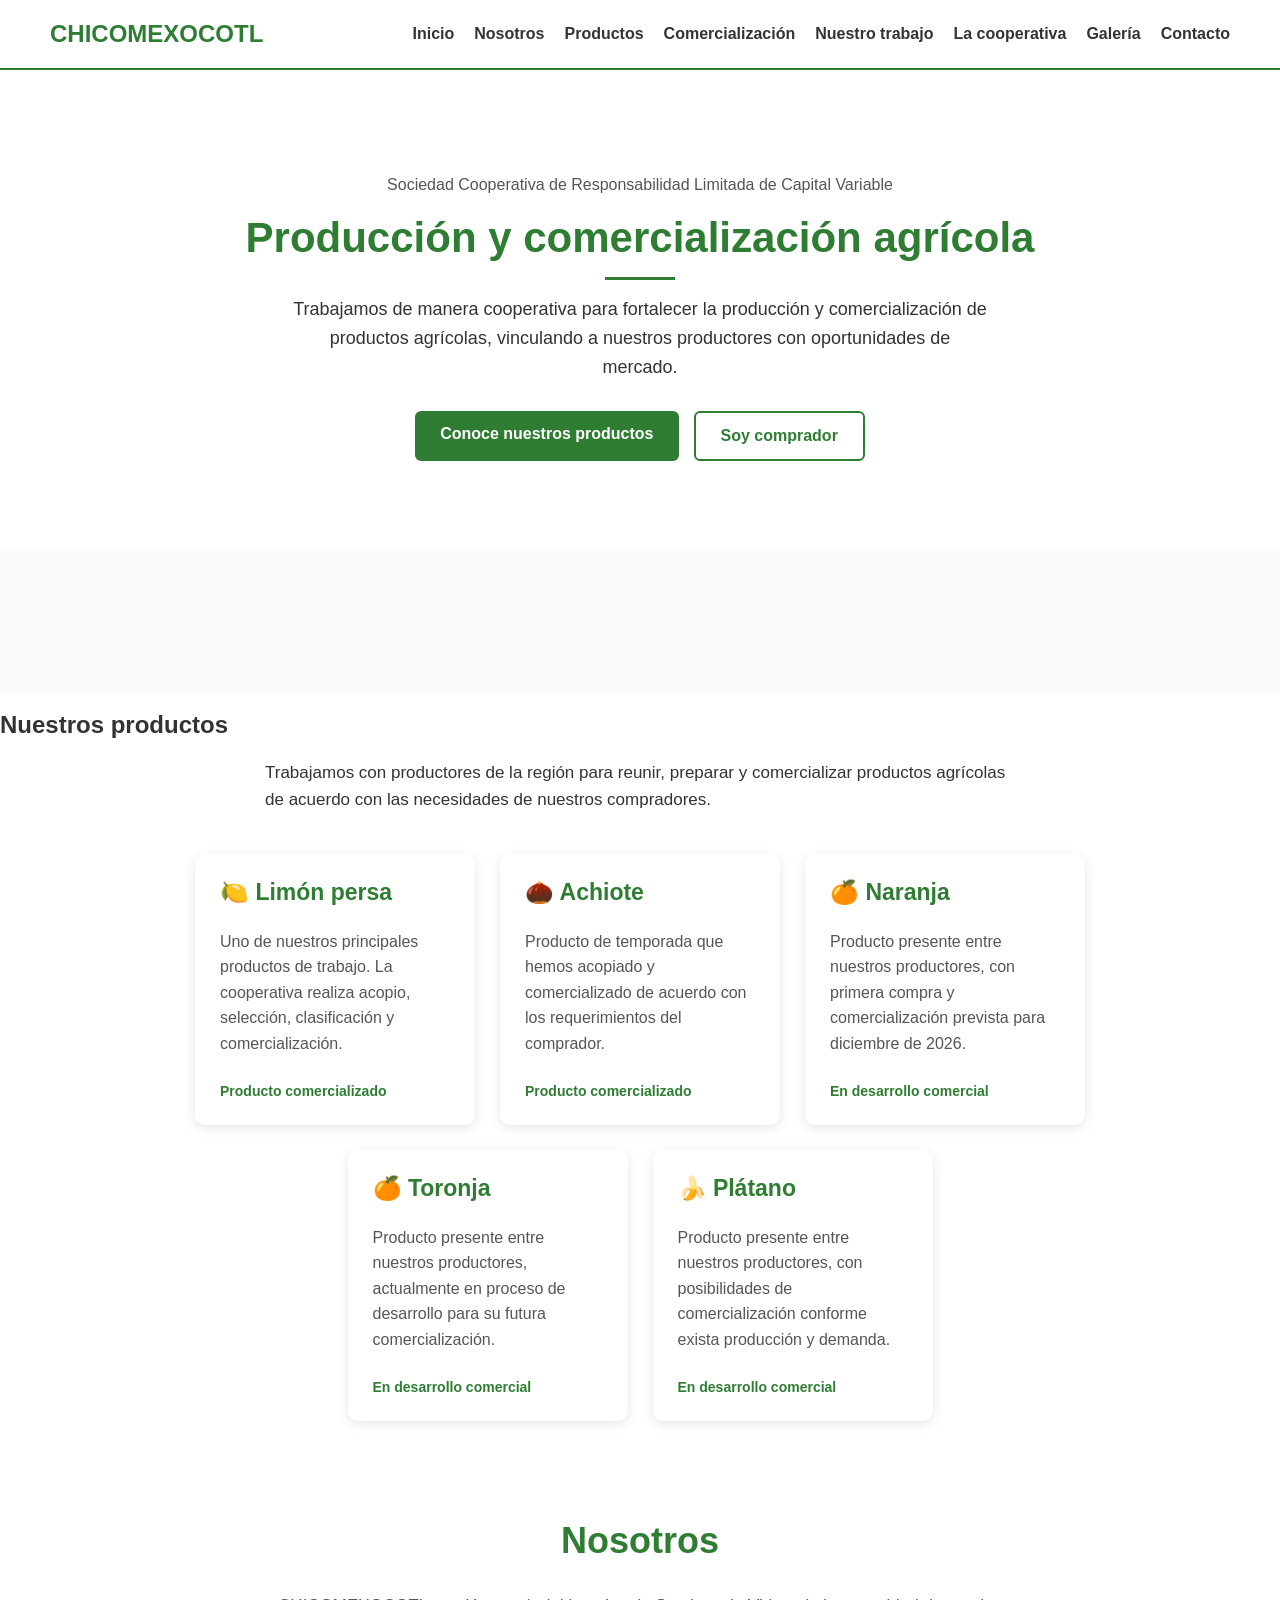
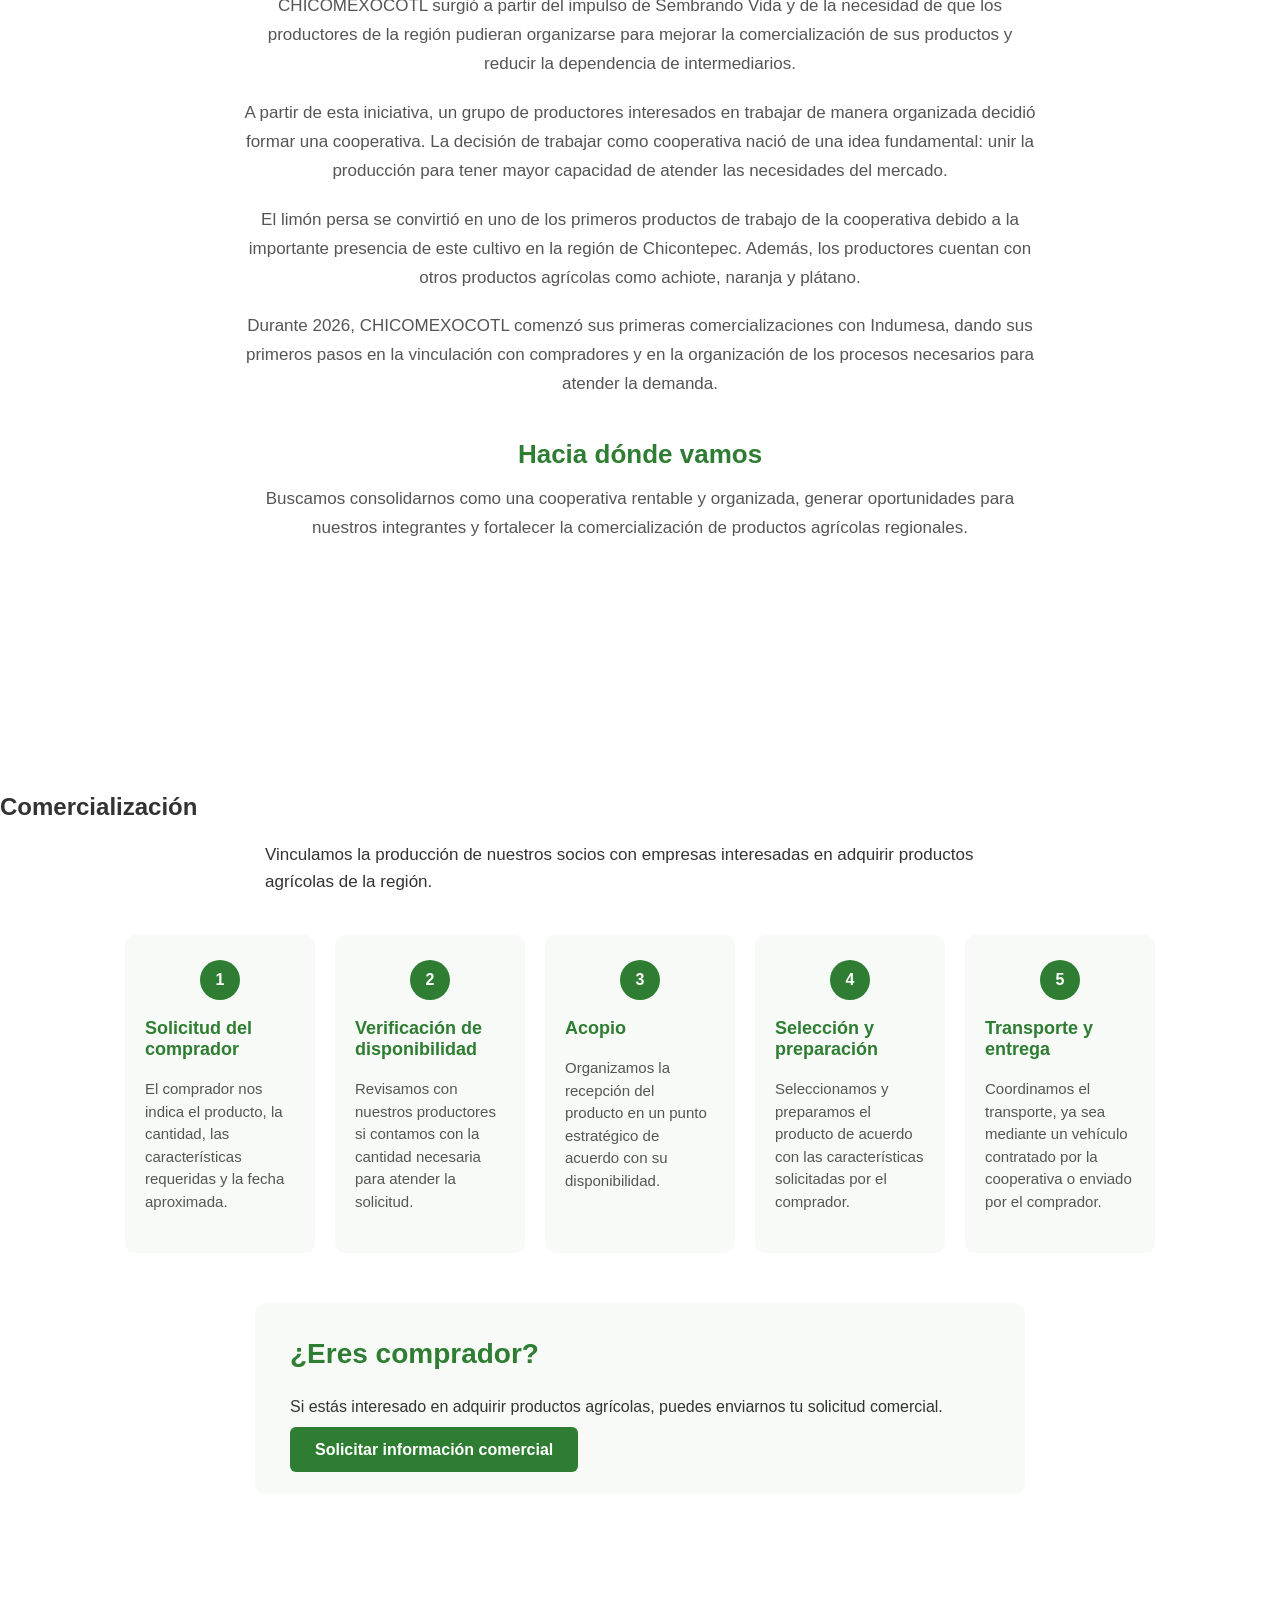
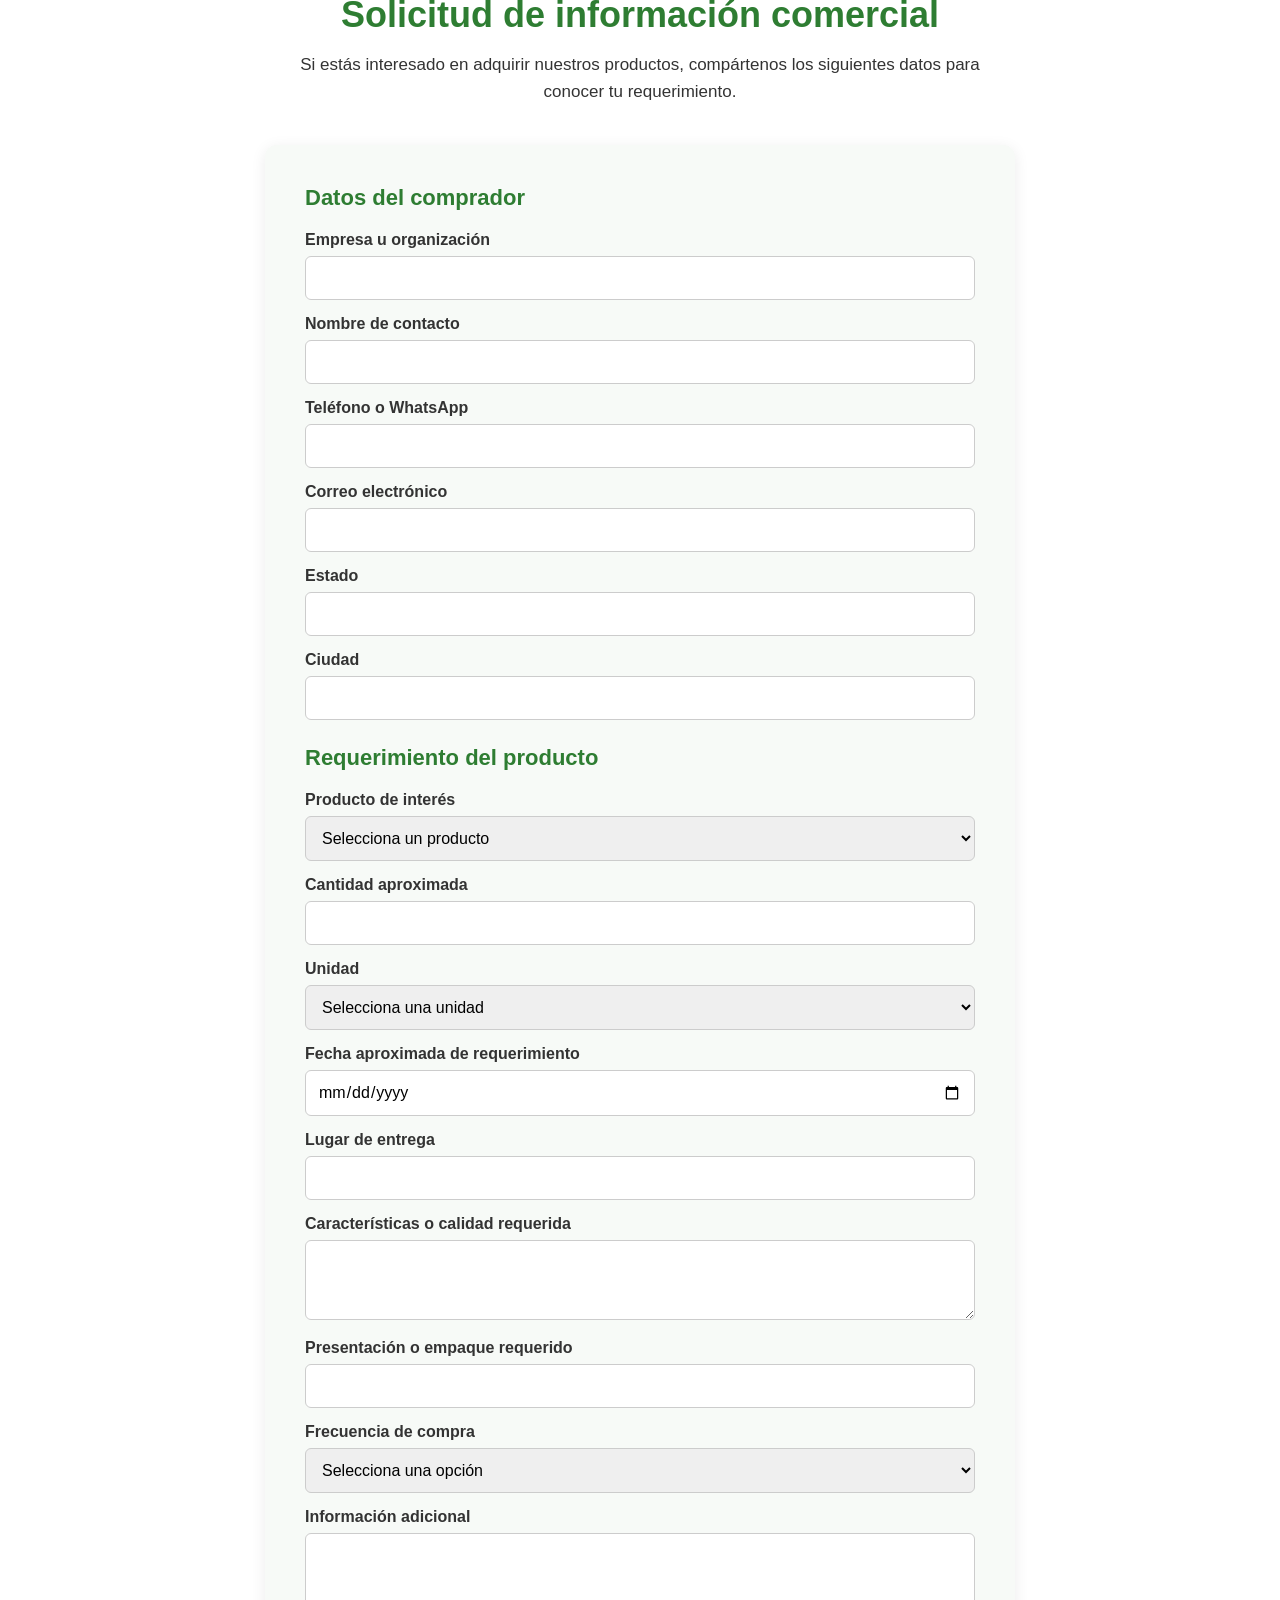
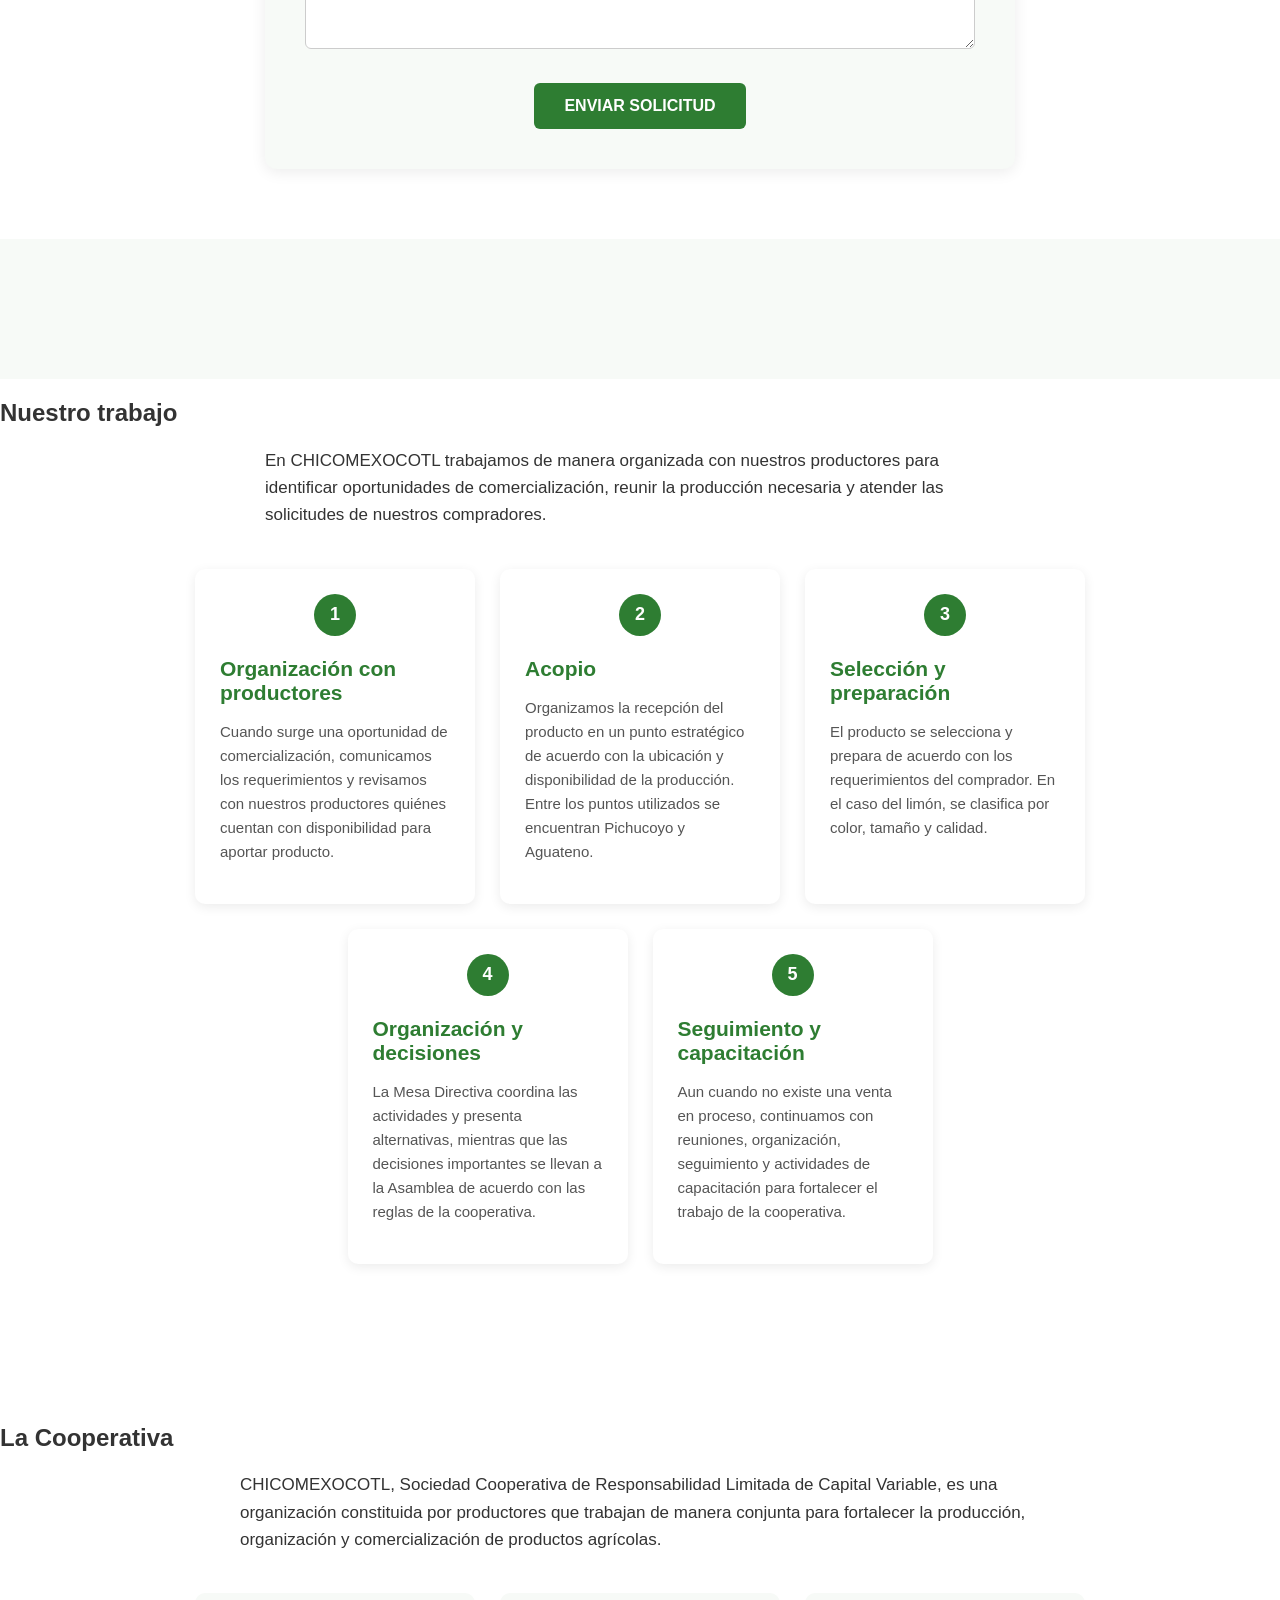
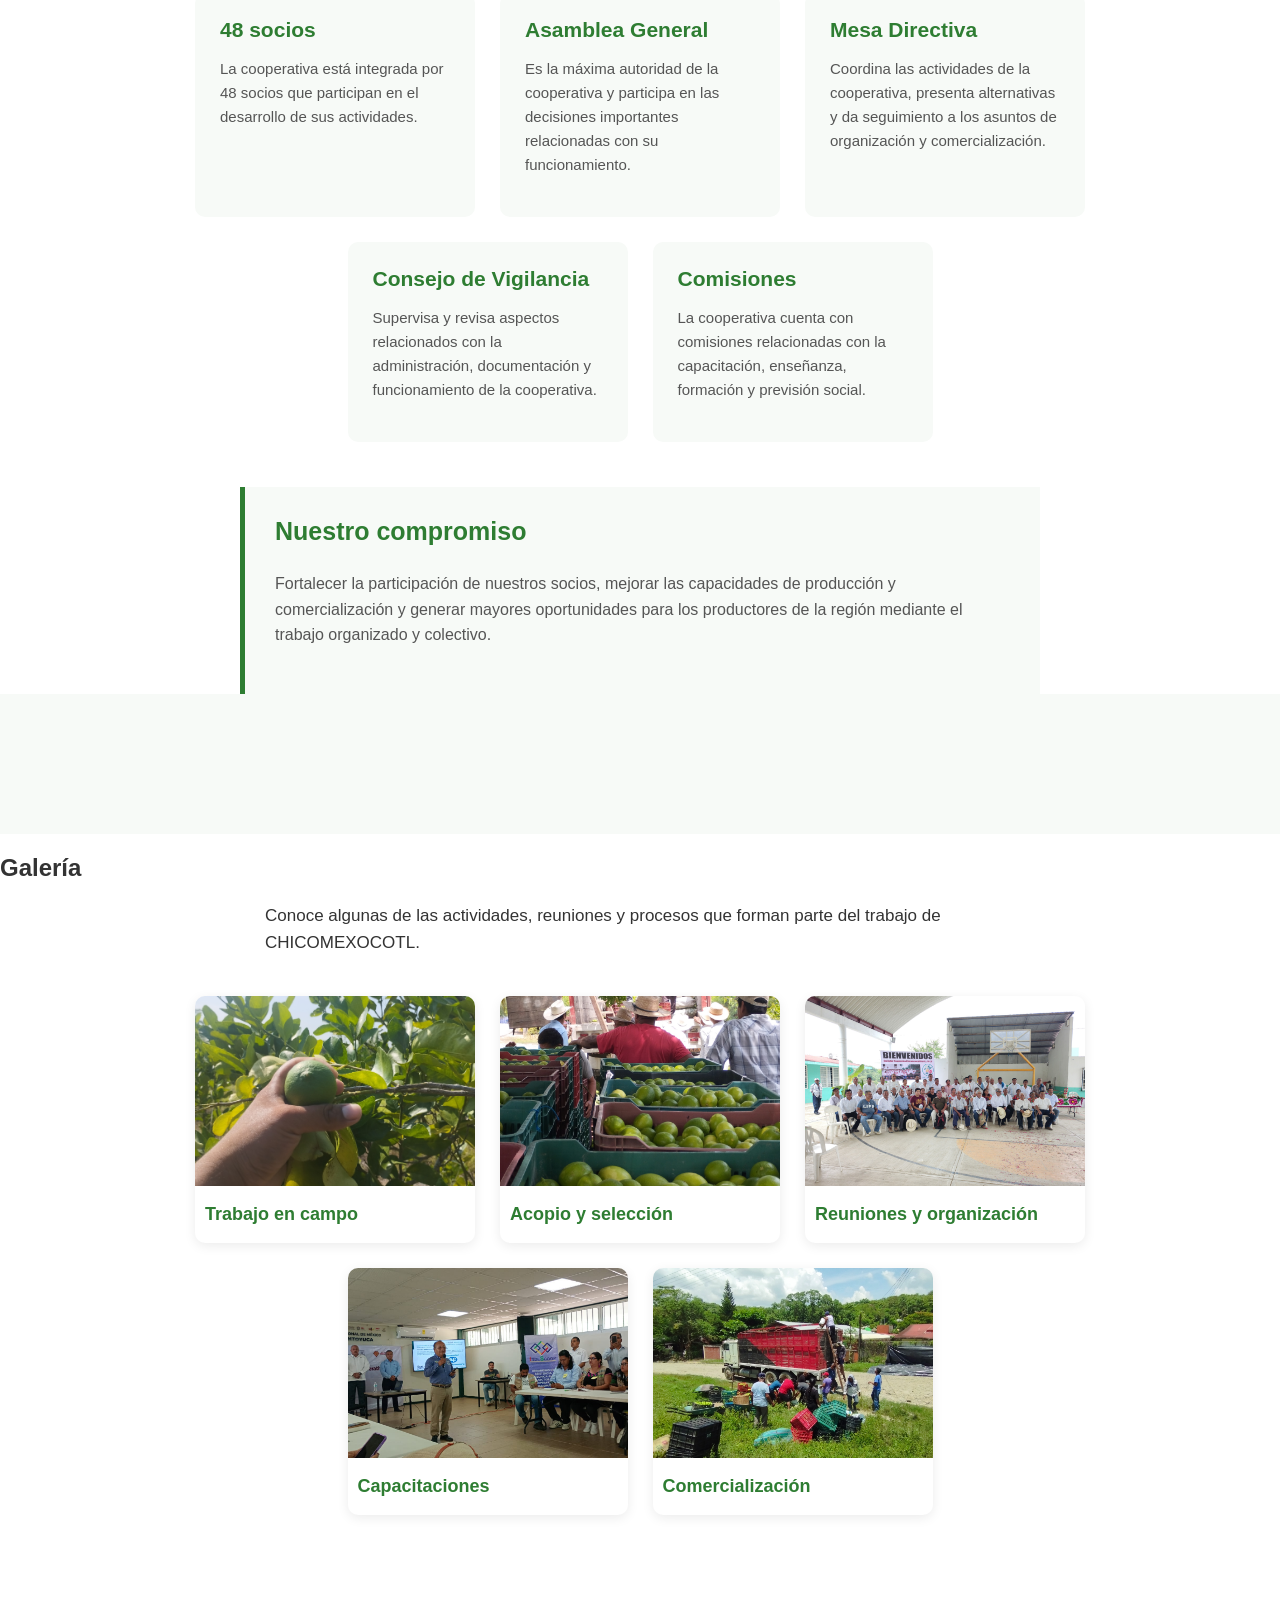
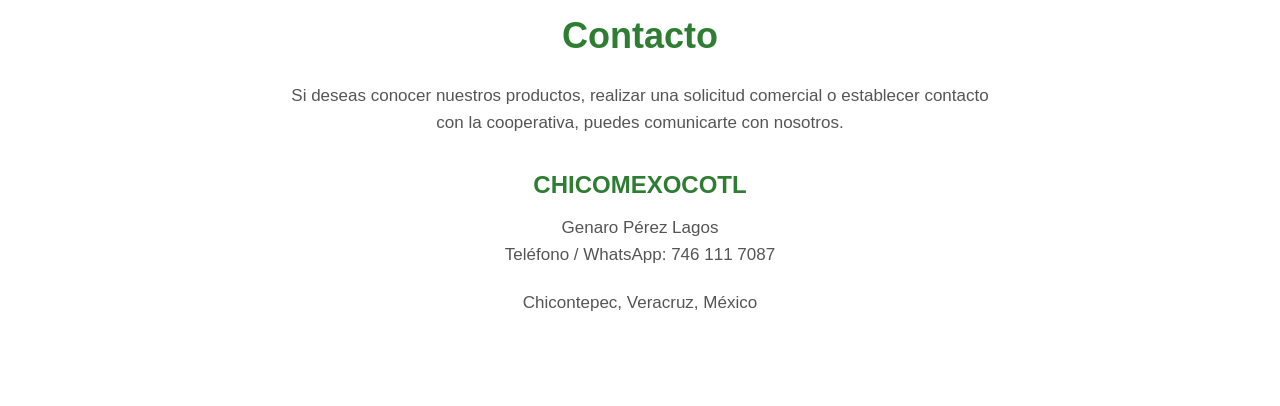
==== index.html @ 7a7df81d "Add files via upload" ====
<!DOCTYPE html>
<html lang="es">

<head>
    <meta charset="UTF-8">
    <meta name="viewport" content="width=device-width, initial-scale=1.0">
    <title>CHICOMEXOCOTL</title>
    <link rel="stylesheet" href="style.css">
</head>

<body>

    <header>
        <div class="logo">
            CHICOMEXOCOTL
        </div>

        <nav>
            <a href="#inicio">Inicio</a>
            <a href="#nosotros">Nosotros</a>
            <a href="#productos">Productos</a>
            <a href="#comercializacion">Comercialización</a>
            <a href="#nuestro-trabajo">Nuestro trabajo</a>
            <a href="#la-cooperativa">La cooperativa</a>
            <a href="#galeria">Galería</a>
            <a href="#contacto">Contacto</a>
        </nav>
    </header>

    <main>

        <section class="hero" id="inicio">
            <p class="subtitulo">
                Sociedad Cooperativa de Responsabilidad Limitada de Capital Variable
            </p>

            <h1>Producción y comercialización agrícola</h1>

            <p class="descripcion">
                Trabajamos de manera cooperativa para fortalecer la producción
                y comercialización de productos agrícolas, vinculando a nuestros
                productores con oportunidades de mercado.
            </p>

            <div class="botones">
                <a href="#productos" class="boton">Conoce nuestros productos</a>
                <a href="#solicitud-comercial" class="boton boton-secundario">Soy comprador</a>
            </div>
        </section>
        <section class="productos" id="productos"></section>

            <h2>Nuestros productos</h2>

            <p class="productos-intro">
                Trabajamos con productores de la región para reunir,
                preparar y comercializar productos agrícolas de acuerdo
                con las necesidades de nuestros compradores.
            </p>

            <div class="productos-contenedor">

                <div class="producto">
                    <h3>🍋 Limón persa</h3>
                    <p>
                        Uno de nuestros principales productos de trabajo.
                        La cooperativa realiza acopio, selección,
                        clasificación y comercialización.
                    </p>
                    <span>Producto comercializado</span>
                </div>

                <div class="producto">
                    <h3>🌰 Achiote</h3>
                    <p>
                        Producto de temporada que hemos acopiado y
                        comercializado de acuerdo con los requerimientos
                        del comprador.
                    </p>
                    <span>Producto comercializado</span>
                </div>

                <div class="producto">
                    <h3>🍊 Naranja</h3>
                    <p>
                        Producto presente entre nuestros productores,
                        con primera compra y comercialización prevista
                        para diciembre de 2026.
                    </p>
                    <span>En desarrollo comercial</span>
                </div>

                <div class="producto">
                    <h3>🍊 Toronja</h3>
                    <p>
                        Producto presente entre nuestros productores,
                        actualmente en proceso de desarrollo para su
                        futura comercialización.
                    </p>
                    <span>En desarrollo comercial</span>
                </div>

                <div class="producto">
                    <h3>🍌 Plátano</h3>
                    <p>
                        Producto presente entre nuestros productores,
                        con posibilidades de comercialización conforme
                        exista producción y demanda.
                    </p>
                    <span>En desarrollo comercial</span>
                </div>

            </div>

        </section>
        <section class="nosotros" id="nosotros">
<h2>Nosotros</h2>

<p>
    CHICOMEXOCOTL surgió a partir del impulso de Sembrando Vida y de la necesidad de que los productores de la región pudieran organizarse para mejorar la comercialización de sus productos y reducir la dependencia de intermediarios.
</p>

<p>
    A partir de esta iniciativa, un grupo de productores interesados en trabajar de manera organizada decidió formar una cooperativa. La decisión de trabajar como cooperativa nació de una idea fundamental: unir la producción para tener mayor capacidad de atender las necesidades del mercado.
</p>

<p>
    El limón persa se convirtió en uno de los primeros productos de trabajo de la cooperativa debido a la importante presencia de este cultivo en la región de Chicontepec. Además, los productores cuentan con otros productos agrícolas como achiote, naranja y plátano.
</p>

<p>
    Durante 2026, CHICOMEXOCOTL comenzó sus primeras comercializaciones con Indumesa, dando sus primeros pasos en la vinculación con compradores y en la organización de los procesos necesarios para atender la demanda.
</p>

<h3>Hacia dónde vamos</h3>

<p>
    Buscamos consolidarnos como una cooperativa rentable y organizada, generar oportunidades para nuestros integrantes y fortalecer la comercialización de productos agrícolas regionales.
</p>
</section>
        <section class="comercializacion" id="comercializacion"></section>

            <h2>Comercialización</h2>

            <p class="comercializacion-intro">
                Vinculamos la producción de nuestros socios con empresas
                interesadas en adquirir productos agrícolas de la región.
            </p>

            <div class="proceso-comercial">

                <div class="paso">
                    <div class="numero">1</div>
                    <h3>Solicitud del comprador</h3>
                    <p>
                        El comprador nos indica el producto, la cantidad,
                        las características requeridas y la fecha aproximada.
                    </p>
                </div>

                <div class="paso">
                    <div class="numero">2</div>
                    <h3>Verificación de disponibilidad</h3>
                    <p>
                        Revisamos con nuestros productores si contamos
                        con la cantidad necesaria para atender la solicitud.
                    </p>
                </div>

                <div class="paso">
                    <div class="numero">3</div>
                    <h3>Acopio</h3>
                    <p>
                        Organizamos la recepción del producto en un punto
                        estratégico de acuerdo con su disponibilidad.
                    </p>
                </div>

                <div class="paso">
                    <div class="numero">4</div>
                    <h3>Selección y preparación</h3>
                    <p>
                        Seleccionamos y preparamos el producto de acuerdo
                        con las características solicitadas por el comprador.
                    </p>
                </div>

                <div class="paso">
                    <div class="numero">5</div>
                    <h3>Transporte y entrega</h3>
                    <p>
                        Coordinamos el transporte, ya sea mediante un vehículo
                        contratado por la cooperativa o enviado por el comprador.
                    </p>
                </div>

            </div>

            <div class="comprador">
                <h3>¿Eres comprador?</h3>
                <p>
                    Si estás interesado en adquirir productos agrícolas,
                    puedes enviarnos tu solicitud comercial.
                </p>

                <a href="#" class="boton">Solicitar información comercial</a>
            </div>

        </section>
        <section class="formulario-comercial">
    <h2 id="solicitud-comercial">Solicitud de información comercial</h2>

        

            <p>
                Si estás interesado en adquirir nuestros productos,
                compártenos los siguientes datos para conocer tu requerimiento.
            </p>

            <form>

                <h3>Datos del comprador</h3>

                <label for="empresa">Empresa u organización</label>
                <input type="text" id="empresa" name="empresa">

                <label for="contacto">Nombre de contacto</label>
                <input type="text" id="solicitud-comercial" name="contacto">

                <label for="telefono">Teléfono o WhatsApp</label>
                <input type="tel" id="telefono" name="telefono">

                <label for="correo">Correo electrónico</label>
                <input type="email" id="correo" name="correo">

                <label for="estado">Estado</label>
                <input type="text" id="estado" name="estado">

                <label for="ciudad">Ciudad</label>
                <input type="text" id="ciudad" name="ciudad">


                <h3>Requerimiento del producto</h3>

                <label for="producto">Producto de interés</label>

                <select id="producto" name="producto">
                    <option value="">Selecciona un producto</option>
                    <option value="limon">Limón persa</option>
                    <option value="achiote">Achiote</option>
                    <option value="naranja">Naranja</option>
                    <option value="toronja">Toronja</option>
                    <option value="platano">Plátano</option>
                    <option value="otro">Otro</option>
                </select>

                <label for="cantidad">Cantidad aproximada</label>
                <input type="number" id="cantidad" name="cantidad">

                <label for="unidad">Unidad</label>

                <select id="unidad" name="unidad">
                    <option value="">Selecciona una unidad</option>
                    <option value="kg">Kilogramos</option>
                    <option value="toneladas">Toneladas</option>
                    <option value="otra">Otra</option>
                </select>

                <label for="fecha">Fecha aproximada de requerimiento</label>
                <input type="date" id="fecha" name="fecha">

                <label for="entrega">Lugar de entrega</label>
                <input type="text" id="entrega" name="entrega">
                <label for="calidad">Características o calidad requerida</label>
<textarea id="calidad" name="calidad" rows="3"></textarea>

<label for="presentacion">Presentación o empaque requerido</label>
<input type="text" id="presentacion" name="presentacion">

<label for="frecuencia">Frecuencia de compra</label>
<select id="frecuencia" name="frecuencia">
    <option value="">Selecciona una opción</option>
    <option value="una-vez">Una sola vez</option>
    <option value="semanal">Semanal</option>
    <option value="quincenal">Quincenal</option>
    <option value="mensual">Mensual</option>
    <option value="otra">Otra</option>
</select>

                <label for="mensaje">Información adicional</label>
                <textarea id="mensaje" name="mensaje" rows="5"></textarea>

                <button type="submit">
                    ENVIAR SOLICITUD
                </button>

            </form>

        </section>
        <section class="nuestro-trabajo" id="nuestro-trabajo"></section>

    <h2>Nuestro trabajo</h2>

    <p class="trabajo-intro">
        En CHICOMEXOCOTL trabajamos de manera organizada con nuestros
        productores para identificar oportunidades de comercialización,
        reunir la producción necesaria y atender las solicitudes de nuestros compradores.
    </p>

    <div class="trabajo-contenedor">

        <div class="trabajo-paso">
            <div class="trabajo-numero">1</div>
            <h3>Organización con productores</h3>
            <p>
                Cuando surge una oportunidad de comercialización, comunicamos
                los requerimientos y revisamos con nuestros productores quiénes
                cuentan con disponibilidad para aportar producto.
            </p>
        </div>

        <div class="trabajo-paso">
            <div class="trabajo-numero">2</div>
            <h3>Acopio</h3>
            <p>
                Organizamos la recepción del producto en un punto estratégico
                de acuerdo con la ubicación y disponibilidad de la producción.
                Entre los puntos utilizados se encuentran Pichucoyo y Aguateno.
            </p>
        </div>

        <div class="trabajo-paso">
            <div class="trabajo-numero">3</div>
            <h3>Selección y preparación</h3>
            <p>
                El producto se selecciona y prepara de acuerdo con los
                requerimientos del comprador. En el caso del limón, se
                clasifica por color, tamaño y calidad.
            </p>
        </div>

        <div class="trabajo-paso">
            <div class="trabajo-numero">4</div>
            <h3>Organización y decisiones</h3>
            <p>
                La Mesa Directiva coordina las actividades y presenta
                alternativas, mientras que las decisiones importantes
                se llevan a la Asamblea de acuerdo con las reglas de la cooperativa.
            </p>
        </div>

        <div class="trabajo-paso">
            <div class="trabajo-numero">5</div>
            <h3>Seguimiento y capacitación</h3>
            <p>
                Aun cuando no existe una venta en proceso, continuamos con
                reuniones, organización, seguimiento y actividades de
                capacitación para fortalecer el trabajo de la cooperativa.
            </p>
        </div>

    </div>

</section>
<section class="la-cooperativa" id="la-cooperativa"></section>

    <h2>La Cooperativa</h2>

    <p class="cooperativa-intro">
        CHICOMEXOCOTL, Sociedad Cooperativa de Responsabilidad Limitada
        de Capital Variable, es una organización constituida por productores
        que trabajan de manera conjunta para fortalecer la producción,
        organización y comercialización de productos agrícolas.
    </p>

    <div class="cooperativa-datos">

        <div class="dato-cooperativa">
            <h3>48 socios</h3>
            <p>
                La cooperativa está integrada por 48 socios que participan
                en el desarrollo de sus actividades.
            </p>
        </div>

        <div class="dato-cooperativa">
            <h3>Asamblea General</h3>
            <p>
                Es la máxima autoridad de la cooperativa y participa en las
                decisiones importantes relacionadas con su funcionamiento.
            </p>
        </div>

        <div class="dato-cooperativa">
            <h3>Mesa Directiva</h3>
            <p>
                Coordina las actividades de la cooperativa, presenta
                alternativas y da seguimiento a los asuntos de organización
                y comercialización.
            </p>
        </div>

        <div class="dato-cooperativa">
            <h3>Consejo de Vigilancia</h3>
            <p>
                Supervisa y revisa aspectos relacionados con la administración,
                documentación y funcionamiento de la cooperativa.
            </p>
        </div>

        <div class="dato-cooperativa">
            <h3>Comisiones</h3>
            <p>
                La cooperativa cuenta con comisiones relacionadas con la
                capacitación, enseñanza, formación y previsión social.
            </p>
        </div>

    </div>

    <div class="compromiso-cooperativa">

        <h3>Nuestro compromiso</h3>

        <p>
            Fortalecer la participación de nuestros socios, mejorar las
            capacidades de producción y comercialización y generar mayores
            oportunidades para los productores de la región mediante
            el trabajo organizado y colectivo.
        </p>

    </div>

</section>
<section class="galeria" id="galeria"></section>

    <h2>Galería</h2>

    <p class="galeria-intro">
        Conoce algunas de las actividades, reuniones y procesos
        que forman parte del trabajo de CHICOMEXOCOTL.
    </p>

    <div class="galeria-contenedor">

        <div class="foto">
            <img src="img/campo.jpg" alt="Trabajo en campo">
            <h3>Trabajo en campo</h3>
        </div>

        <div class="foto">
            <img src="img/acopio.jpg" alt="Acopio y selección">
            <h3>Acopio y selección</h3>
        </div>

        <div class="foto">
            <img src="img/reuniones.jpg" alt="Reuniones y organización">
            <h3>Reuniones y organización</h3>
        </div>

        <div class="foto">
            <img src="img/capacitaciones.jpg" alt="Capacitaciones">
            <h3>Capacitaciones</h3>
        </div>

        <div class="foto">
            <img src="img/comercializacion.jpg" alt="Comercialización">
            <h3>Comercialización</h3>
        </div>

    </div>

</section>
<section class="contacto" id="contacto">
<h2>Contacto</h2>

<p>
    Si deseas conocer nuestros productos, realizar una solicitud comercial o establecer contacto con la cooperativa, puedes comunicarte con nosotros.
</p>

<h3>CHICOMEXOCOTL</h3>

<p>
    Genaro Pérez Lagos<br>
    Teléfono / WhatsApp: 746 111 7087
</p>

<p>
    Chicontepec, Veracruz, México
</p>
</section>
    </main>

</body>

</html>
---- style.css ----
/* ESTILOS GENERALES */

body {
    margin: 0;
    font-family: Arial, sans-serif;
    background-color: white;
    color: #333;
}

/* MENÚ */

header {
    display: flex;
    justify-content: space-between;
    align-items: center;
    padding: 20px 50px;
    background-color: white;
    border-bottom: 2px solid #2e7d32;
    position: sticky;
top: 0;
z-index: 1000;
}

.logo {
    font-size: 24px;
    font-weight: bold;
    color: #2e7d32;
}

nav {
    display: flex;
    gap: 20px;
}

nav a {
    text-decoration: none;
    color: #333;
    font-weight: bold;
}

nav a:hover {
    color: #2e7d32;
}

/* INICIO */

.hero {
    text-align: center;
    padding: 90px 20px;
}

.subtitulo {
    color: #555;
    font-size: 16px;
}

.hero h1 {
    color: #2e7d32;
    font-size: 42px;
    margin: 20px 0 15px;
}

.hero h1::after {
    content: "";
    display: block;
    width: 70px;
    height: 3px;
    background-color: #2e7d32;
    margin: 15px auto 0;
}

.descripcion {
    max-width: 700px;
    margin: 0 auto 30px;
    font-size: 18px;
    line-height: 1.6;
}

/* BOTONES */

.botones {
    display: flex;
    justify-content: center;
    gap: 15px;
}

.boton {
    background-color: #2e7d32;
    color: white;
    padding: 14px 25px;
    text-decoration: none;
    border-radius: 6px;
    font-weight: bold;
}

.boton:hover {
    background-color: #1b5e20;
}

.boton-secundario {
    background-color: white;
    color: #2e7d32;
    border: 2px solid #2e7d32;
}
/* PRODUCTOS */

.productos {
    padding: 70px 50px;
    background-color: #f7faf7;
    text-align: center;
}

.productos h2 {
    color: #2e7d32;
    font-size: 36px;
    margin-bottom: 15px;
}

.productos-intro {
    max-width: 750px;
    margin: 0 auto 40px;
    line-height: 1.6;
    font-size: 17px;
}

.productos-contenedor {
    display: flex;
    justify-content: center;
    flex-wrap: wrap;
    gap: 25px;
    max-width: 1100px;
    margin: 0 auto;
}

.producto {
    background-color: white;
    width: 280px;
    padding: 25px;
    border-radius: 10px;
    box-shadow: 0 3px 12px rgba(0, 0, 0, 0.10);
    box-sizing: border-box;
}

.producto h3 {
    color: #2e7d32;
    font-size: 23px;
    margin-top: 0;
}

.producto p {
    font-size: 16px;
    line-height: 1.6;
    color: #555;
}

.producto span {
    display: inline-block;
    margin-top: 10px;
    color: #2e7d32;
    font-weight: bold;
    font-size: 14px;
}
/* COMERCIALIZACIÓN */

.comercializacion {
    padding: 70px 50px;
    background-color: white;
    text-align: center;
}

.comercializacion h2 {
    color: #2e7d32;
    font-size: 36px;
    margin-bottom: 15px;
}

.comercializacion-intro {
    max-width: 750px;
    margin: 0 auto 40px;
    font-size: 17px;
    line-height: 1.6;
}

.proceso-comercial {
    display: flex;
    justify-content: center;
    flex-wrap: wrap;
    gap: 20px;
    max-width: 1100px;
    margin: 0 auto;
}

.paso {
    width: 190px;
    padding: 25px 20px;
    background-color: #f7faf7;
    border-radius: 10px;
    box-sizing: border-box;
}

.numero {
    width: 40px;
    height: 40px;
    margin: 0 auto 15px;
    background-color: #2e7d32;
    color: white;
    border-radius: 50%;
    display: flex;
    align-items: center;
    justify-content: center;
    font-weight: bold;
}

.paso h3 {
    color: #2e7d32;
    font-size: 18px;
}

.paso p {
    font-size: 15px;
    line-height: 1.5;
    color: #555;
}

.comprador {
    max-width: 700px;
    margin: 50px auto 0;
    padding: 35px;
    background-color: #f7faf7;
    border-radius: 10px;
}

.comprador h3 {
    color: #2e7d32;
    font-size: 28px;
    margin-top: 0;
}

.comprador p {
    margin-bottom: 25px;
}
/* FORMULARIO COMERCIAL */

.formulario-comercial {
    padding: 70px 20px;
    background-color: white;
}

.formulario-comercial h2 {
    text-align: center;
    color: #2e7d32;
    font-size: 36px;
    margin-bottom: 15px;
}

.formulario-comercial > p {
    text-align: center;
    max-width: 700px;
    margin: 0 auto 40px;
    font-size: 17px;
    line-height: 1.6;
}

.formulario-comercial form {
    max-width: 750px;
    margin: 0 auto;
    padding: 40px;
    background-color: #f7faf7;
    border-radius: 12px;
    box-shadow: 0 3px 15px rgba(0, 0, 0, 0.08);
    box-sizing: border-box;
}

.formulario-comercial form h3 {
    color: #2e7d32;
    font-size: 22px;
    margin-top: 25px;
    margin-bottom: 20px;
}

.formulario-comercial form h3:first-child {
    margin-top: 0;
}

.formulario-comercial label {
    display: block;
    margin-top: 15px;
    margin-bottom: 7px;
    font-weight: bold;
    color: #333;
}

.formulario-comercial input,
.formulario-comercial select,
.formulario-comercial textarea {
    width: 100%;
    padding: 12px;
    border: 1px solid #ccc;
    border-radius: 6px;
    font-size: 16px;
    box-sizing: border-box;
    font-family: Arial, sans-serif;
}

.formulario-comercial input:focus,
.formulario-comercial select:focus,
.formulario-comercial textarea:focus {
    outline: none;
    border-color: #2e7d32;
}

.formulario-comercial textarea {
    resize: vertical;
}

.formulario-comercial button {
    display: block;
    margin: 30px auto 0;
    padding: 14px 30px;
    background-color: #2e7d32;
    color: white;
    border: none;
    border-radius: 6px;
    font-size: 16px;
    font-weight: bold;
    cursor: pointer;
}

.formulario-comercial button:hover {
    background-color: #1b5e20;
}
/* NUESTRO TRABAJO */

.nuestro-trabajo {
    padding: 70px 20px;
    background-color: #f7faf7;
    text-align: center;
}

.nuestro-trabajo h2 {
    color: #2e7d32;
    font-size: 36px;
    margin-bottom: 15px;
}

.trabajo-intro {
    max-width: 750px;
    margin: 0 auto 40px;
    font-size: 17px;
    line-height: 1.6;
}

.trabajo-contenedor {
    display: flex;
    justify-content: center;
    flex-wrap: wrap;
    gap: 25px;
    max-width: 1100px;
    margin: 0 auto;
}

.trabajo-paso {
    width: 280px;
    padding: 25px;
    background-color: white;
    border-radius: 10px;
    box-shadow: 0 3px 12px rgba(0, 0, 0, 0.08);
    box-sizing: border-box;
}

.trabajo-numero {
    width: 42px;
    height: 42px;
    margin: 0 auto 15px;
    background-color: #2e7d32;
    color: white;
    border-radius: 50%;
    display: flex;
    align-items: center;
    justify-content: center;
    font-weight: bold;
    font-size: 18px;
}

.trabajo-paso h3 {
    color: #2e7d32;
    font-size: 21px;
    margin-bottom: 12px;
}

.trabajo-paso p {
    color: #555;
    font-size: 15px;
    line-height: 1.6;
}
/* LA COOPERATIVA */

.la-cooperativa {
    padding: 70px 20px;
    background-color: white;
    text-align: center;
}

.la-cooperativa h2 {
    color: #2e7d32;
    font-size: 36px;
    margin-bottom: 15px;
}

.cooperativa-intro {
    max-width: 800px;
    margin: 0 auto 40px;
    font-size: 17px;
    line-height: 1.6;
}

.cooperativa-datos {
    display: flex;
    justify-content: center;
    flex-wrap: wrap;
    gap: 25px;
    max-width: 1100px;
    margin: 0 auto;
}

.dato-cooperativa {
    width: 280px;
    padding: 25px;
    background-color: #f7faf7;
    border-radius: 10px;
    box-sizing: border-box;
}

.dato-cooperativa h3 {
    color: #2e7d32;
    font-size: 21px;
    margin-top: 0;
    margin-bottom: 12px;
}

.dato-cooperativa p {
    color: #555;
    font-size: 15px;
    line-height: 1.6;
}

.compromiso-cooperativa {
    max-width: 800px;
    margin: 45px auto 0;
    padding: 30px;
    background-color: #f7faf7;
    border-left: 5px solid #2e7d32;
    box-sizing: border-box;
}

.compromiso-cooperativa h3 {
    color: #2e7d32;
    font-size: 25px;
    margin-top: 0;
}

.compromiso-cooperativa p {
    font-size: 16px;
    line-height: 1.6;
    color: #555;
}
/* GALERÍA */

.galeria {
    padding: 70px 20px;
    background-color: #f7faf7;
    text-align: center;
}

.galeria h2 {
    color: #2e7d32;
    font-size: 36px;
    margin-bottom: 15px;
}

.galeria-intro {
    max-width: 750px;
    margin: 0 auto 40px;
    font-size: 17px;
    line-height: 1.6;
}

.galeria-contenedor {
    display: flex;
    justify-content: center;
    flex-wrap: wrap;
    gap: 25px;
    max-width: 1100px;
    margin: 0 auto;
}

.foto {
    width: 280px;
    background-color: white;
    border-radius: 10px;
    overflow: hidden;
    box-shadow: 0 3px 12px rgba(0, 0, 0, 0.08);
}

.espacio-foto {
    height: 190px;
    background-color: #e8f0e8;
    display: flex;
    align-items: center;
    justify-content: center;
    color: #2e7d32;
    font-size: 18px;
    font-weight: bold;
}

.foto h3 {
    color: #2e7d32;
    font-size: 18px;
    margin: 18px 10px;
}
.foto img {
    width: 100%;
    height: 190px;
    object-fit: cover;
    display: block;
}
.nosotros {
    padding: 70px 20px;
    background-color: white;
    text-align: center;
}

.nosotros h2 {
    color: #2e7d32;
    font-size: 36px;
    margin-bottom: 30px;
}

.nosotros p {
    max-width: 800px;
    margin: 0 auto 20px;
    font-size: 17px;
    line-height: 1.7;
    color: #555;
}

.nosotros h3 {
    color: #2e7d32;
    font-size: 26px;
    margin-top: 40px;
    margin-bottom: 15px;
}
.contacto {
    padding: 70px 20px;
    background-color: white;
    text-align: center;
}

.contacto h2 {
    color: #2e7d32;
    font-size: 36px;
    margin-bottom: 25px;
}

.contacto p {
    max-width: 700px;
    margin: 0 auto 20px;
    font-size: 17px;
    line-height: 1.6;
    color: #555;
}

.contacto h3 {
    color: #2e7d32;
    font-size: 24px;
    margin-top: 35px;
    margin-bottom: 15px;
}
#solicitud-comercial {
    scroll-margin-top: 80px;
}
@media (max-width: 768px) {

    header {
        flex-direction: column;
        padding: 15px 20px;
    }

    nav {
        flex-wrap: wrap;
        justify-content: center;
        gap: 10px 15px;
        margin-top: 15px;
    }

    nav a {
        font-size: 14px;
    }
}
@media (max-width: 768px) {

    .productos,
    .comercializacion,
    .nuestro-trabajo,
    .la-cooperativa,
    .galeria {
        padding-left: 20px;
        padding-right: 20px;
        box-sizing: border-box;
    }

    .producto,
    .paso,
    .trabajo-paso,
    .dato-cooperativa,
    .foto {
        width: 100%;
        max-width: 350px;
    }

}
@media (max-width: 768px) {

    .productos h2,
    .productos-intro,
    .comercializacion h2,
    .comercializacion-intro,
    .nuestro-trabajo h2,
    .trabajo-intro,
    .la-cooperativa h2,
    .cooperativa-intro,
    .galeria h2,
    .galeria-intro {
        margin-left: 10px;
        margin-right: 10px;
    }

}
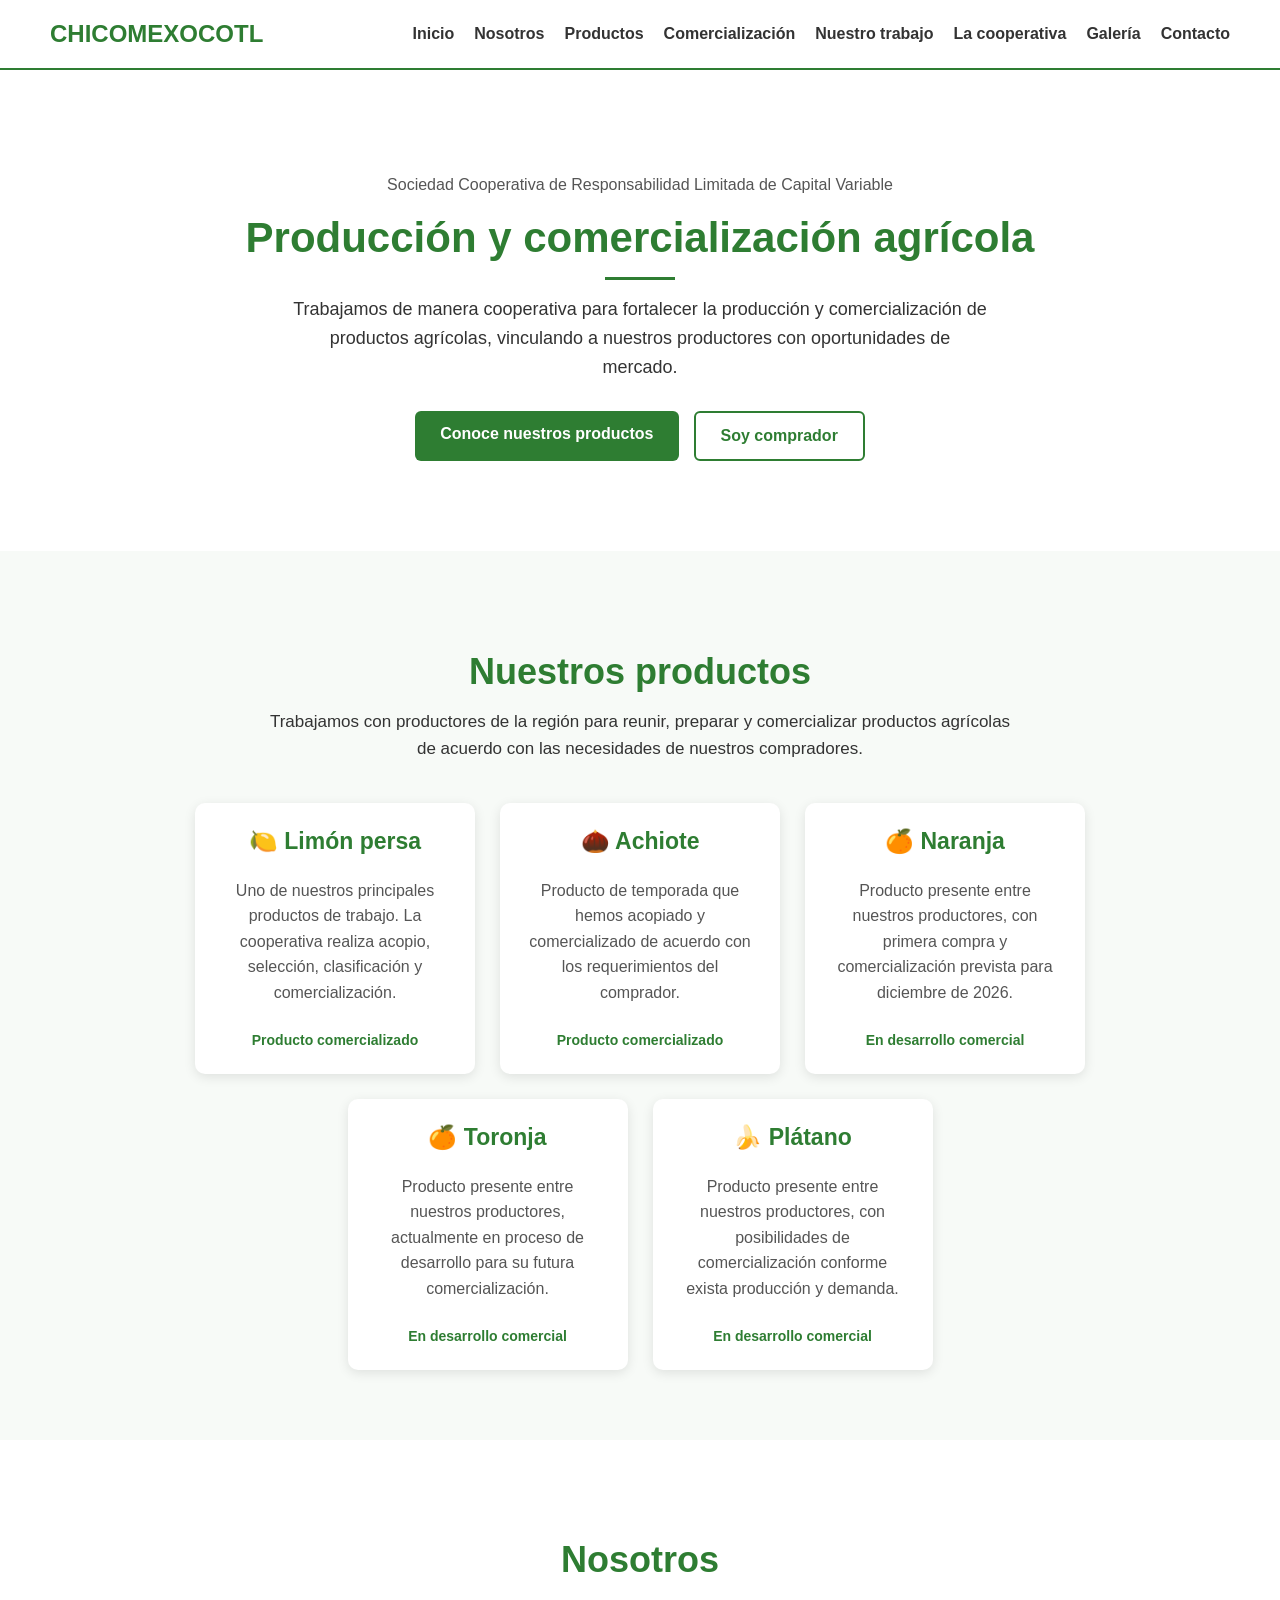
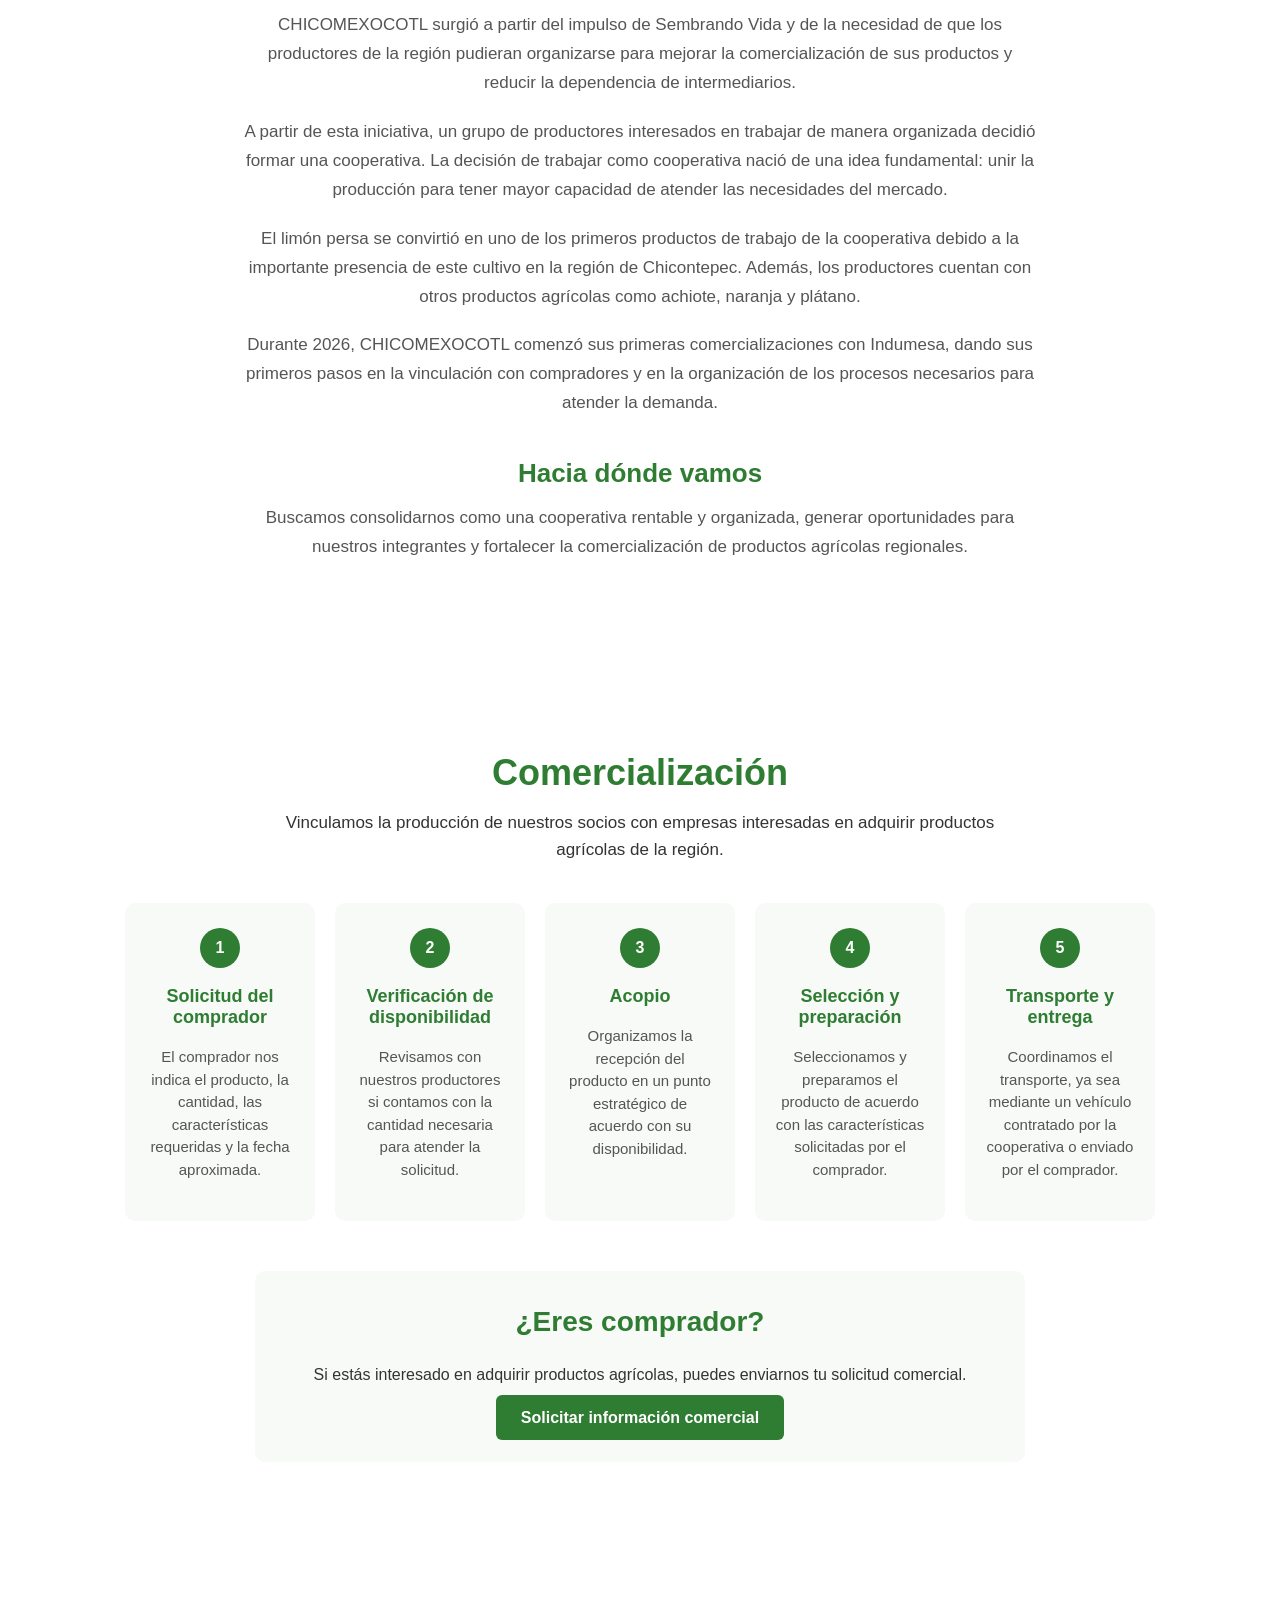
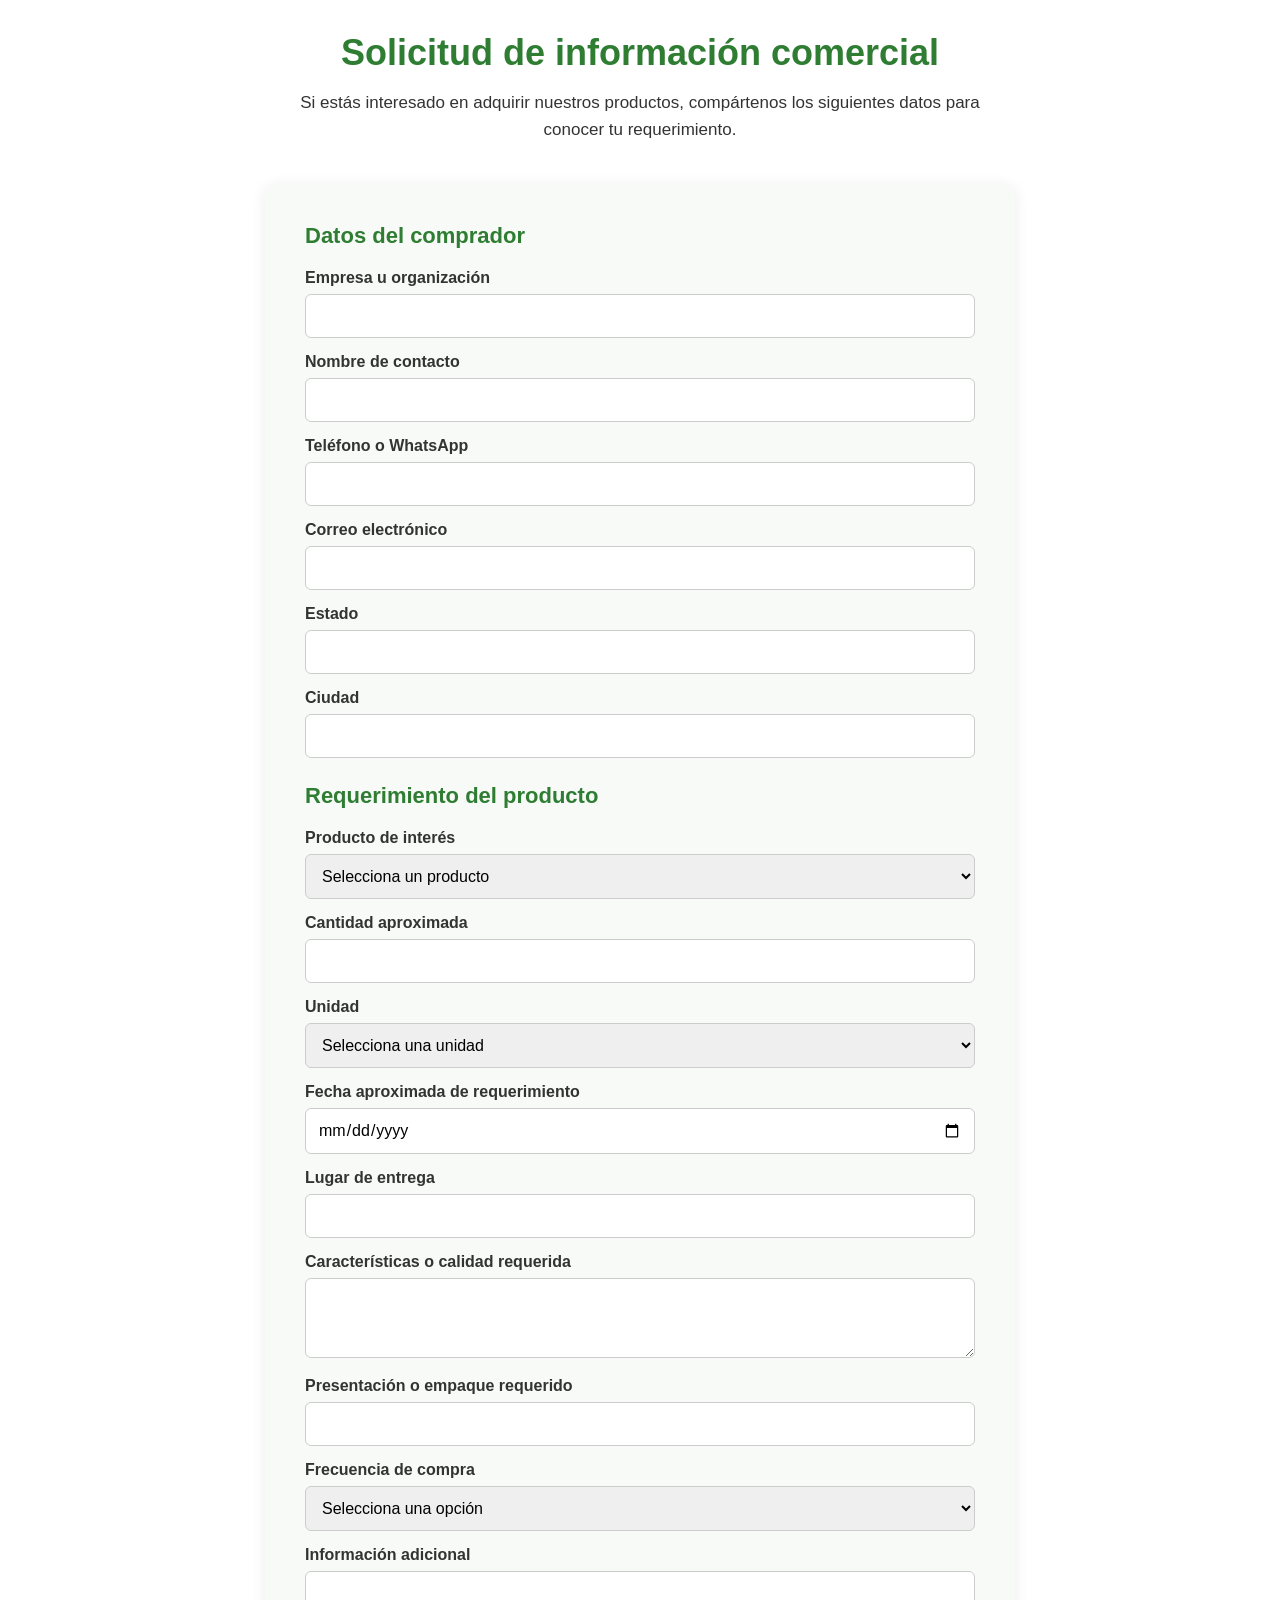
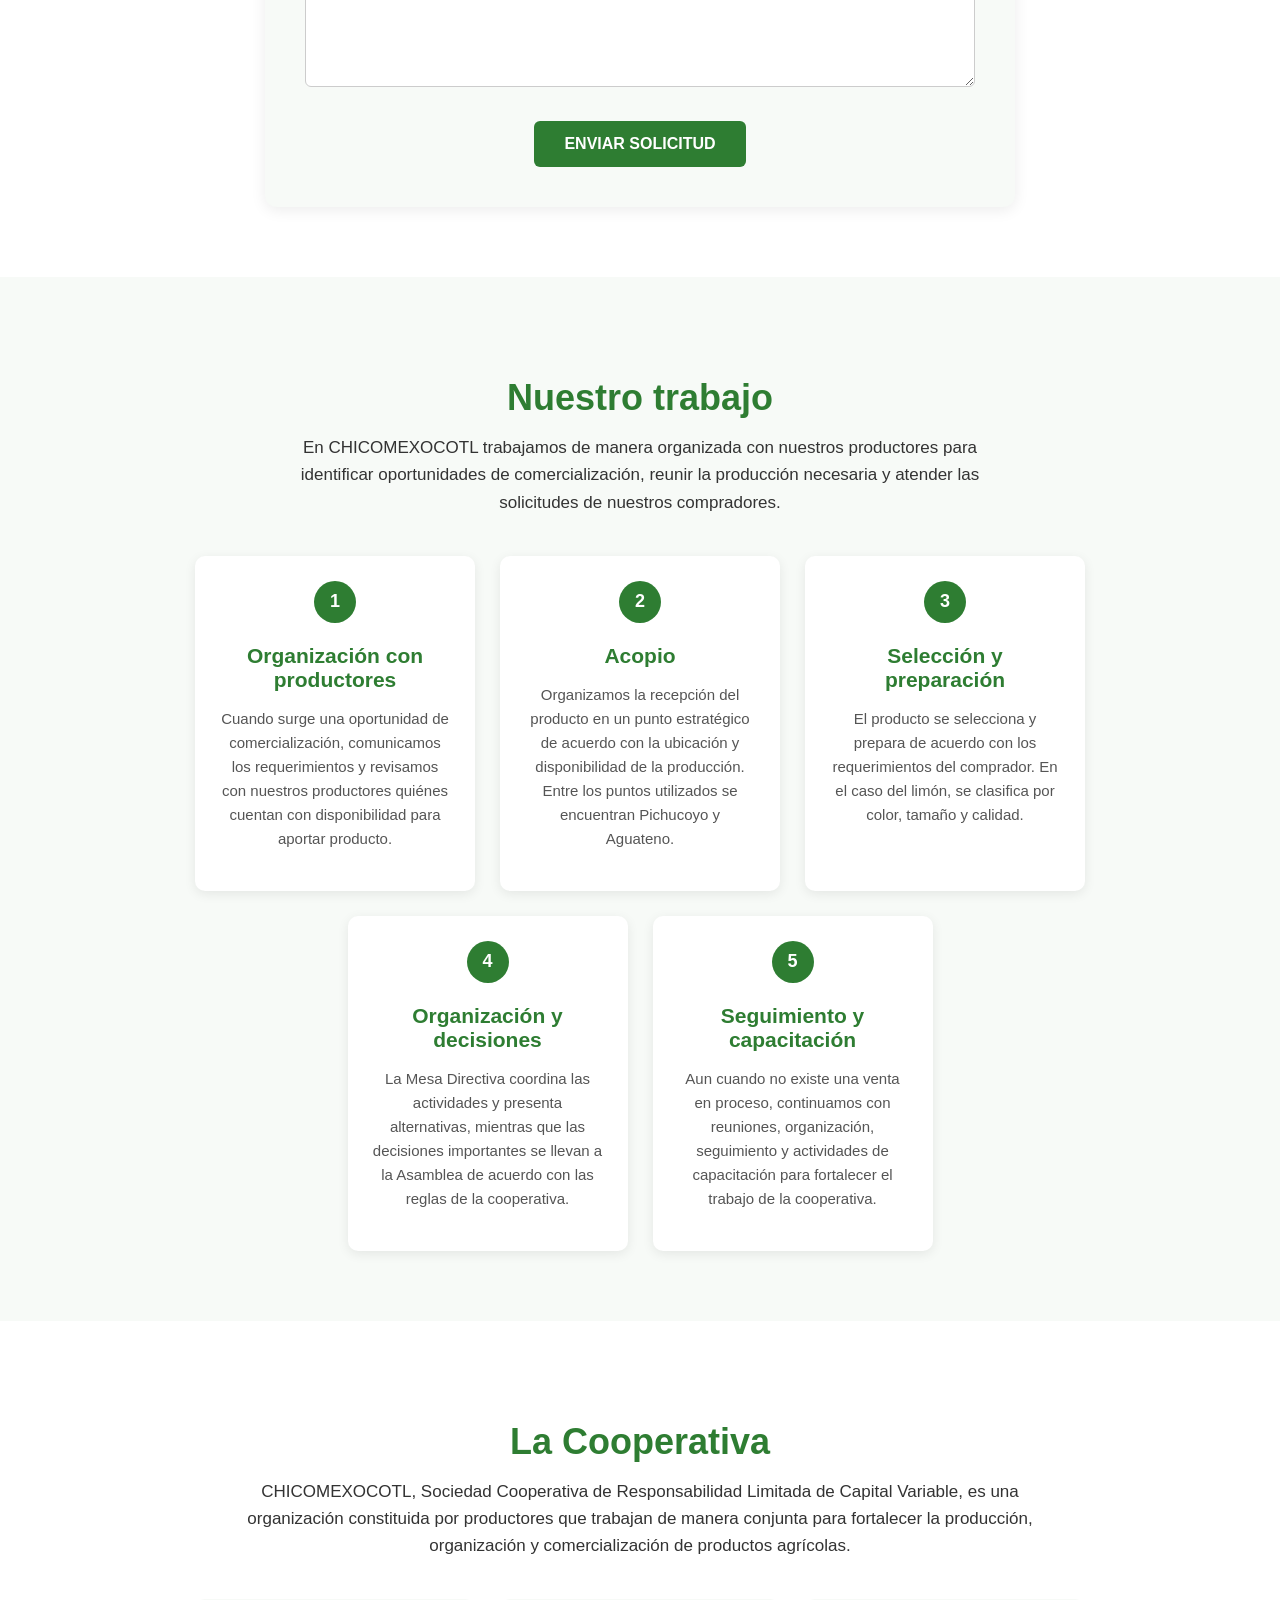
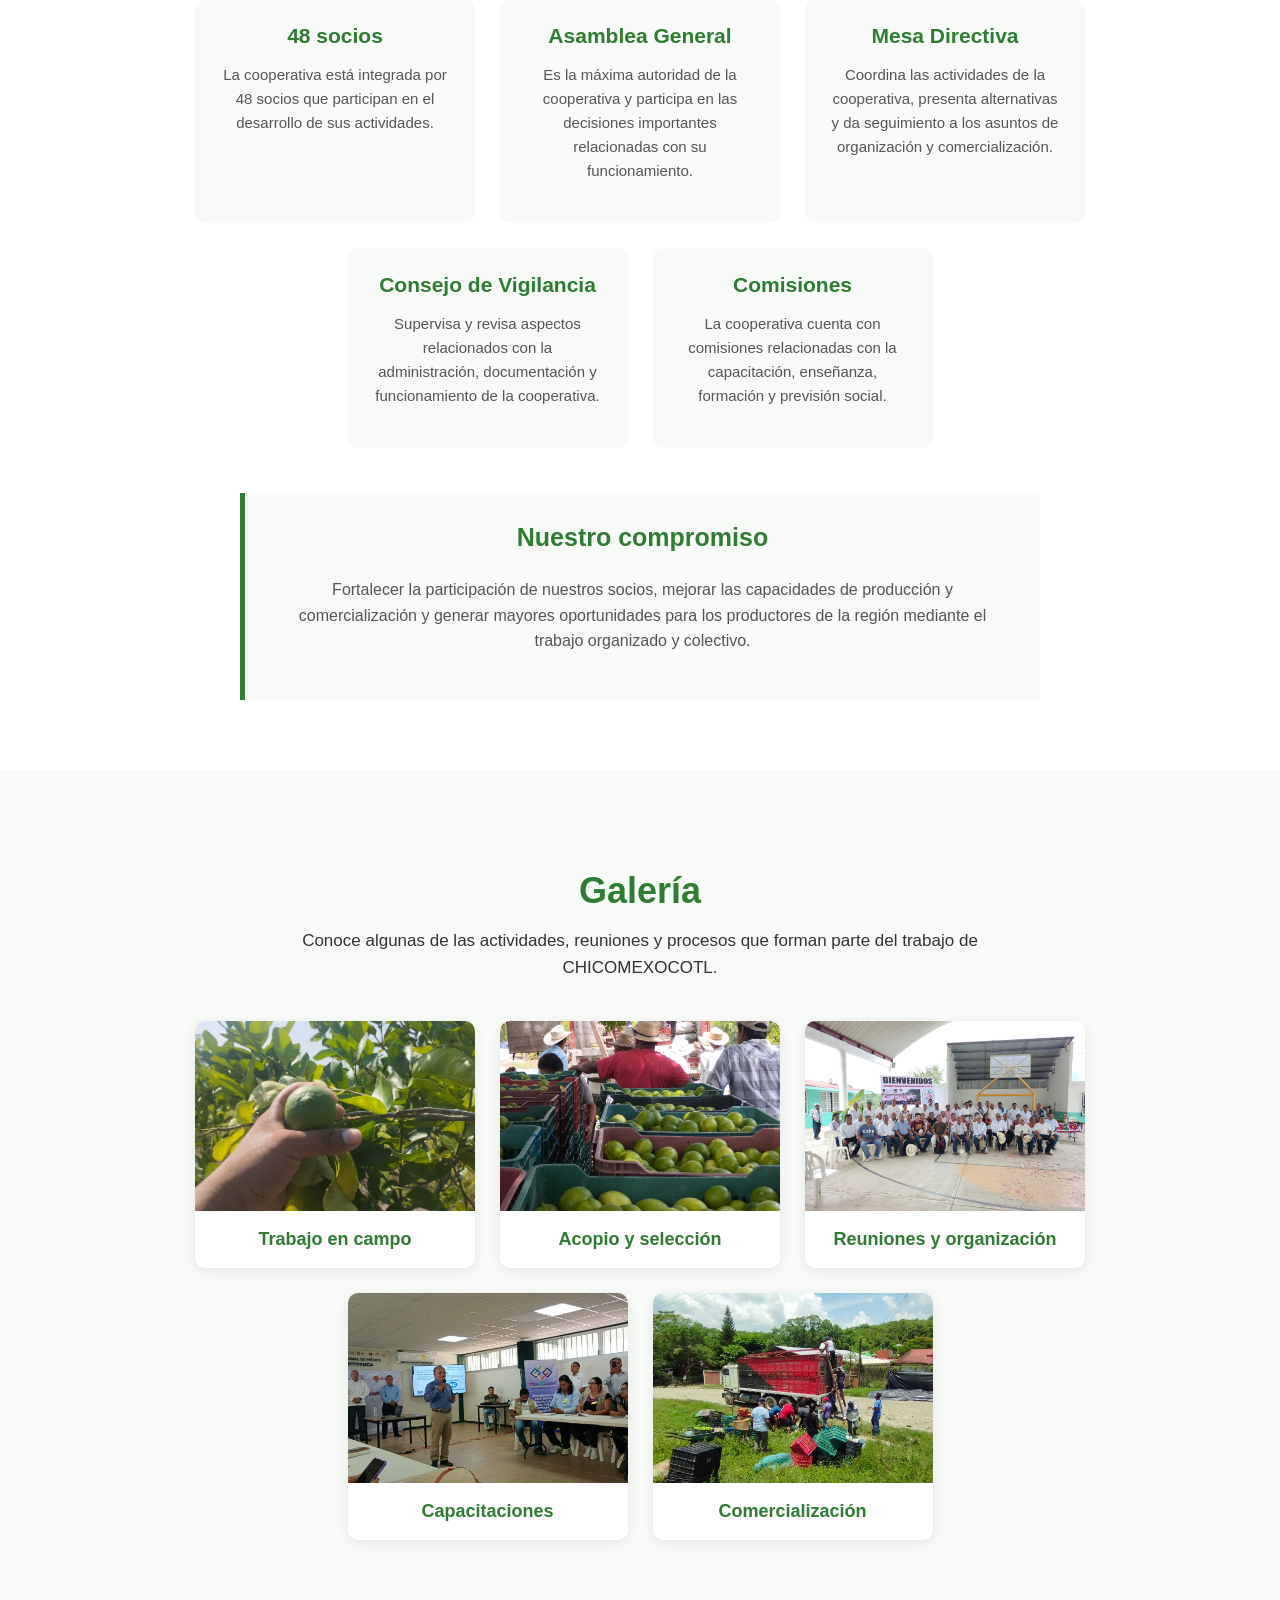
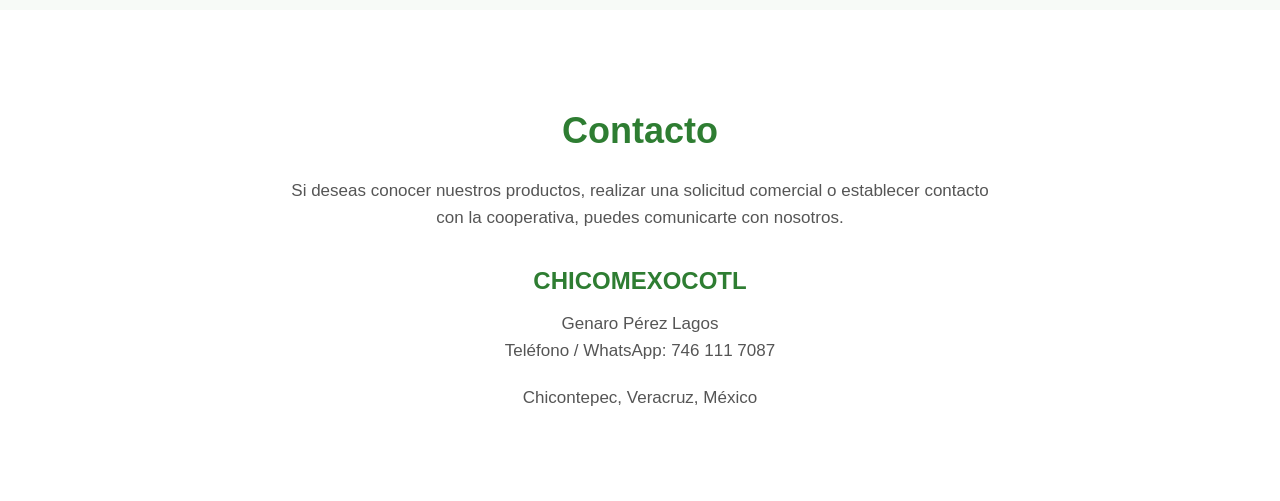
==== commit 5e306e4a: "Update index.html" ====
--- a/index.html
+++ b/index.html
@@ -1,495 +1,991 @@
 <!DOCTYPE html>
+
 <html lang="es">
 
+
+
 <head>
+
     <meta charset="UTF-8">
+
     <meta name="viewport" content="width=device-width, initial-scale=1.0">
+
     <title>CHICOMEXOCOTL</title>
+
     <link rel="stylesheet" href="style.css">
+
 </head>
 
+
+
 <body>
 
+
+
     <header>
+
         <div class="logo">
+
             CHICOMEXOCOTL
-        </div>
+
+        </div>
+
+
 
         <nav>
+
             <a href="#inicio">Inicio</a>
+
             <a href="#nosotros">Nosotros</a>
+
             <a href="#productos">Productos</a>
+
             <a href="#comercializacion">Comercialización</a>
+
             <a href="#nuestro-trabajo">Nuestro trabajo</a>
+
             <a href="#la-cooperativa">La cooperativa</a>
+
             <a href="#galeria">Galería</a>
+
             <a href="#contacto">Contacto</a>
+
         </nav>
+
     </header>
 
+
+
     <main>
 
+
+
         <section class="hero" id="inicio">
+
             <p class="subtitulo">
+
                 Sociedad Cooperativa de Responsabilidad Limitada de Capital Variable
-            </p>
+
+            </p>
+
+
 
             <h1>Producción y comercialización agrícola</h1>
 
+
+
             <p class="descripcion">
+
                 Trabajamos de manera cooperativa para fortalecer la producción
+
                 y comercialización de productos agrícolas, vinculando a nuestros
+
                 productores con oportunidades de mercado.
-            </p>
+
+            </p>
+
+
 
             <div class="botones">
+
                 <a href="#productos" class="boton">Conoce nuestros productos</a>
+
                 <a href="#solicitud-comercial" class="boton boton-secundario">Soy comprador</a>
+
             </div>
+
         </section>
-        <section class="productos" id="productos"></section>
+
+        <section class="productos" id="productos">
+
+
 
             <h2>Nuestros productos</h2>
 
+
+
             <p class="productos-intro">
+
                 Trabajamos con productores de la región para reunir,
+
                 preparar y comercializar productos agrícolas de acuerdo
+
                 con las necesidades de nuestros compradores.
-            </p>
+
+            </p>
+
+
 
             <div class="productos-contenedor">
 
+
+
                 <div class="producto">
+
                     <h3>🍋 Limón persa</h3>
+
                     <p>
+
                         Uno de nuestros principales productos de trabajo.
+
                         La cooperativa realiza acopio, selección,
+
                         clasificación y comercialización.
+
                     </p>
+
                     <span>Producto comercializado</span>
+
                 </div>
 
+
+
                 <div class="producto">
+
                     <h3>🌰 Achiote</h3>
+
                     <p>
+
                         Producto de temporada que hemos acopiado y
+
                         comercializado de acuerdo con los requerimientos
+
                         del comprador.
+
                     </p>
+
                     <span>Producto comercializado</span>
+
                 </div>
 
+
+
                 <div class="producto">
+
                     <h3>🍊 Naranja</h3>
+
                     <p>
+
                         Producto presente entre nuestros productores,
+
                         con primera compra y comercialización prevista
+
                         para diciembre de 2026.
+
                     </p>
+
                     <span>En desarrollo comercial</span>
+
                 </div>
 
+
+
                 <div class="producto">
+
                     <h3>🍊 Toronja</h3>
+
                     <p>
+
                         Producto presente entre nuestros productores,
+
                         actualmente en proceso de desarrollo para su
+
                         futura comercialización.
+
                     </p>
+
                     <span>En desarrollo comercial</span>
+
                 </div>
 
+
+
                 <div class="producto">
+
                     <h3>🍌 Plátano</h3>
+
                     <p>
+
                         Producto presente entre nuestros productores,
+
                         con posibilidades de comercialización conforme
+
                         exista producción y demanda.
+
                     </p>
+
                     <span>En desarrollo comercial</span>
+
                 </div>
 
+
+
             </div>
 
+
+
         </section>
+
         <section class="nosotros" id="nosotros">
+
 <h2>Nosotros</h2>
 
+
+
 <p>
+
     CHICOMEXOCOTL surgió a partir del impulso de Sembrando Vida y de la necesidad de que los productores de la región pudieran organizarse para mejorar la comercialización de sus productos y reducir la dependencia de intermediarios.
+
 </p>
 
+
+
 <p>
+
     A partir de esta iniciativa, un grupo de productores interesados en trabajar de manera organizada decidió formar una cooperativa. La decisión de trabajar como cooperativa nació de una idea fundamental: unir la producción para tener mayor capacidad de atender las necesidades del mercado.
+
 </p>
 
+
+
 <p>
+
     El limón persa se convirtió en uno de los primeros productos de trabajo de la cooperativa debido a la importante presencia de este cultivo en la región de Chicontepec. Además, los productores cuentan con otros productos agrícolas como achiote, naranja y plátano.
+
 </p>
 
+
+
 <p>
+
     Durante 2026, CHICOMEXOCOTL comenzó sus primeras comercializaciones con Indumesa, dando sus primeros pasos en la vinculación con compradores y en la organización de los procesos necesarios para atender la demanda.
+
 </p>
 
+
+
 <h3>Hacia dónde vamos</h3>
 
+
+
 <p>
+
     Buscamos consolidarnos como una cooperativa rentable y organizada, generar oportunidades para nuestros integrantes y fortalecer la comercialización de productos agrícolas regionales.
+
 </p>
+
 </section>
-        <section class="comercializacion" id="comercializacion"></section>
+
+        <section class="comercializacion" id="comercializacion">
+
+
 
             <h2>Comercialización</h2>
 
+
+
             <p class="comercializacion-intro">
+
                 Vinculamos la producción de nuestros socios con empresas
+
                 interesadas en adquirir productos agrícolas de la región.
-            </p>
+
+            </p>
+
+
 
             <div class="proceso-comercial">
 
+
+
                 <div class="paso">
+
                     <div class="numero">1</div>
+
                     <h3>Solicitud del comprador</h3>
+
                     <p>
+
                         El comprador nos indica el producto, la cantidad,
+
                         las características requeridas y la fecha aproximada.
+
                     </p>
+
                 </div>
 
+
+
                 <div class="paso">
+
                     <div class="numero">2</div>
+
                     <h3>Verificación de disponibilidad</h3>
+
                     <p>
+
                         Revisamos con nuestros productores si contamos
+
                         con la cantidad necesaria para atender la solicitud.
+
                     </p>
+
                 </div>
 
+
+
                 <div class="paso">
+
                     <div class="numero">3</div>
+
                     <h3>Acopio</h3>
+
                     <p>
+
                         Organizamos la recepción del producto en un punto
+
                         estratégico de acuerdo con su disponibilidad.
+
                     </p>
+
                 </div>
 
+
+
                 <div class="paso">
+
                     <div class="numero">4</div>
+
                     <h3>Selección y preparación</h3>
+
                     <p>
+
                         Seleccionamos y preparamos el producto de acuerdo
+
                         con las características solicitadas por el comprador.
+
                     </p>
+
                 </div>
 
+
+
                 <div class="paso">
+
                     <div class="numero">5</div>
+
                     <h3>Transporte y entrega</h3>
+
                     <p>
+
                         Coordinamos el transporte, ya sea mediante un vehículo
+
                         contratado por la cooperativa o enviado por el comprador.
+
                     </p>
+
                 </div>
 
+
+
             </div>
 
+
+
             <div class="comprador">
+
                 <h3>¿Eres comprador?</h3>
+
                 <p>
+
                     Si estás interesado en adquirir productos agrícolas,
+
                     puedes enviarnos tu solicitud comercial.
+
                 </p>
 
-                <a href="#" class="boton">Solicitar información comercial</a>
+
+
+                <a href="#solicitud-comercial" class="boton">Solicitar información comercial</a>
+
             </div>
 
+
+
         </section>
+
         <section class="formulario-comercial">
+
     <h2 id="solicitud-comercial">Solicitud de información comercial</h2>
 
-        
-
-            <p>
+
+
+
+
+
+
+            <p>
+
                 Si estás interesado en adquirir nuestros productos,
+
                 compártenos los siguientes datos para conocer tu requerimiento.
-            </p>
-
-            <form>
+
+            </p>
+
+
+
+            <form action="https://formsubmit.co/chikomechocotl.comercial@gmail.com" method="POST">
+
+            
+
+
 
                 <h3>Datos del comprador</h3>
 
+
+
                 <label for="empresa">Empresa u organización</label>
+
                 <input type="text" id="empresa" name="empresa">
 
-                <label for="contacto">Nombre de contacto</label>
-                <input type="text" id="solicitud-comercial" name="contacto">
+
+
+                <label for="contacto-comprador">Nombre de contacto</label>
+
+                <input type="text" id="contacto-comprador" name="contacto">
+
+
 
                 <label for="telefono">Teléfono o WhatsApp</label>
+
                 <input type="tel" id="telefono" name="telefono">
 
+
+
                 <label for="correo">Correo electrónico</label>
+
                 <input type="email" id="correo" name="correo">
 
+
+
                 <label for="estado">Estado</label>
+
                 <input type="text" id="estado" name="estado">
 
+
+
                 <label for="ciudad">Ciudad</label>
+
                 <input type="text" id="ciudad" name="ciudad">
 
 
+
+
+
                 <h3>Requerimiento del producto</h3>
 
+
+
                 <label for="producto">Producto de interés</label>
 
+
+
                 <select id="producto" name="producto">
+
                     <option value="">Selecciona un producto</option>
+
                     <option value="limon">Limón persa</option>
+
                     <option value="achiote">Achiote</option>
+
                     <option value="naranja">Naranja</option>
+
                     <option value="toronja">Toronja</option>
+
                     <option value="platano">Plátano</option>
+
                     <option value="otro">Otro</option>
+
                 </select>
 
+
+
                 <label for="cantidad">Cantidad aproximada</label>
+
                 <input type="number" id="cantidad" name="cantidad">
 
+
+
                 <label for="unidad">Unidad</label>
 
+
+
                 <select id="unidad" name="unidad">
+
                     <option value="">Selecciona una unidad</option>
+
                     <option value="kg">Kilogramos</option>
+
                     <option value="toneladas">Toneladas</option>
+
                     <option value="otra">Otra</option>
+
                 </select>
 
+
+
                 <label for="fecha">Fecha aproximada de requerimiento</label>
+
                 <input type="date" id="fecha" name="fecha">
 
+
+
                 <label for="entrega">Lugar de entrega</label>
+
                 <input type="text" id="entrega" name="entrega">
+
                 <label for="calidad">Características o calidad requerida</label>
+
 <textarea id="calidad" name="calidad" rows="3"></textarea>
 
+
+
 <label for="presentacion">Presentación o empaque requerido</label>
+
 <input type="text" id="presentacion" name="presentacion">
 
+
+
 <label for="frecuencia">Frecuencia de compra</label>
+
 <select id="frecuencia" name="frecuencia">
+
     <option value="">Selecciona una opción</option>
+
     <option value="una-vez">Una sola vez</option>
+
     <option value="semanal">Semanal</option>
+
     <option value="quincenal">Quincenal</option>
+
     <option value="mensual">Mensual</option>
+
     <option value="otra">Otra</option>
+
 </select>
 
+
+
                 <label for="mensaje">Información adicional</label>
+
                 <textarea id="mensaje" name="mensaje" rows="5"></textarea>
 
+
+
                 <button type="submit">
+
                     ENVIAR SOLICITUD
+
                 </button>
 
+
+
             </form>
 
+
+
         </section>
-        <section class="nuestro-trabajo" id="nuestro-trabajo"></section>
+
+        <section class="nuestro-trabajo" id="nuestro-trabajo">
+
+
 
     <h2>Nuestro trabajo</h2>
 
+
+
     <p class="trabajo-intro">
+
         En CHICOMEXOCOTL trabajamos de manera organizada con nuestros
+
         productores para identificar oportunidades de comercialización,
+
         reunir la producción necesaria y atender las solicitudes de nuestros compradores.
+
     </p>
 
+
+
     <div class="trabajo-contenedor">
 
+
+
         <div class="trabajo-paso">
+
             <div class="trabajo-numero">1</div>
+
             <h3>Organización con productores</h3>
-            <p>
+
+            <p>
+
                 Cuando surge una oportunidad de comercialización, comunicamos
+
                 los requerimientos y revisamos con nuestros productores quiénes
+
                 cuentan con disponibilidad para aportar producto.
-            </p>
-        </div>
+
+            </p>
+
+        </div>
+
+
 
         <div class="trabajo-paso">
+
             <div class="trabajo-numero">2</div>
+
             <h3>Acopio</h3>
-            <p>
+
+            <p>
+
                 Organizamos la recepción del producto en un punto estratégico
+
                 de acuerdo con la ubicación y disponibilidad de la producción.
+
                 Entre los puntos utilizados se encuentran Pichucoyo y Aguateno.
-            </p>
-        </div>
+
+            </p>
+
+        </div>
+
+
 
         <div class="trabajo-paso">
+
             <div class="trabajo-numero">3</div>
+
             <h3>Selección y preparación</h3>
-            <p>
+
+            <p>
+
                 El producto se selecciona y prepara de acuerdo con los
+
                 requerimientos del comprador. En el caso del limón, se
+
                 clasifica por color, tamaño y calidad.
-            </p>
-        </div>
+
+            </p>
+
+        </div>
+
+
 
         <div class="trabajo-paso">
+
             <div class="trabajo-numero">4</div>
+
             <h3>Organización y decisiones</h3>
-            <p>
+
+            <p>
+
                 La Mesa Directiva coordina las actividades y presenta
+
                 alternativas, mientras que las decisiones importantes
+
                 se llevan a la Asamblea de acuerdo con las reglas de la cooperativa.
-            </p>
-        </div>
+
+            </p>
+
+        </div>
+
+
 
         <div class="trabajo-paso">
+
             <div class="trabajo-numero">5</div>
+
             <h3>Seguimiento y capacitación</h3>
-            <p>
+
+            <p>
+
                 Aun cuando no existe una venta en proceso, continuamos con
+
                 reuniones, organización, seguimiento y actividades de
+
                 capacitación para fortalecer el trabajo de la cooperativa.
-            </p>
-        </div>
+
+            </p>
+
+        </div>
+
+
 
     </div>
 
+
+
 </section>
-<section class="la-cooperativa" id="la-cooperativa"></section>
+
+<section class="la-cooperativa" id="la-cooperativa">
+
+
 
     <h2>La Cooperativa</h2>
 
+
+
     <p class="cooperativa-intro">
+
         CHICOMEXOCOTL, Sociedad Cooperativa de Responsabilidad Limitada
+
         de Capital Variable, es una organización constituida por productores
+
         que trabajan de manera conjunta para fortalecer la producción,
+
         organización y comercialización de productos agrícolas.
+
     </p>
 
+
+
     <div class="cooperativa-datos">
 
+
+
         <div class="dato-cooperativa">
+
             <h3>48 socios</h3>
-            <p>
+
+            <p>
+
                 La cooperativa está integrada por 48 socios que participan
+
                 en el desarrollo de sus actividades.
-            </p>
-        </div>
+
+            </p>
+
+        </div>
+
+
 
         <div class="dato-cooperativa">
+
             <h3>Asamblea General</h3>
-            <p>
+
+            <p>
+
                 Es la máxima autoridad de la cooperativa y participa en las
+
                 decisiones importantes relacionadas con su funcionamiento.
-            </p>
-        </div>
+
+            </p>
+
+        </div>
+
+
 
         <div class="dato-cooperativa">
+
             <h3>Mesa Directiva</h3>
-            <p>
+
+            <p>
+
                 Coordina las actividades de la cooperativa, presenta
+
                 alternativas y da seguimiento a los asuntos de organización
+
                 y comercialización.
-            </p>
-        </div>
+
+            </p>
+
+        </div>
+
+
 
         <div class="dato-cooperativa">
+
             <h3>Consejo de Vigilancia</h3>
-            <p>
+
+            <p>
+
                 Supervisa y revisa aspectos relacionados con la administración,
+
                 documentación y funcionamiento de la cooperativa.
-            </p>
-        </div>
+
+            </p>
+
+        </div>
+
+
 
         <div class="dato-cooperativa">
+
             <h3>Comisiones</h3>
-            <p>
+
+            <p>
+
                 La cooperativa cuenta con comisiones relacionadas con la
+
                 capacitación, enseñanza, formación y previsión social.
-            </p>
-        </div>
+
+            </p>
+
+        </div>
+
+
 
     </div>
 
+
+
     <div class="compromiso-cooperativa">
 
+
+
         <h3>Nuestro compromiso</h3>
 
+
+
         <p>
+
             Fortalecer la participación de nuestros socios, mejorar las
+
             capacidades de producción y comercialización y generar mayores
+
             oportunidades para los productores de la región mediante
+
             el trabajo organizado y colectivo.
+
         </p>
 
+
+
     </div>
 
+
+
 </section>
-<section class="galeria" id="galeria"></section>
+
+<section class="galeria" id="galeria">
+
+
 
     <h2>Galería</h2>
 
+
+
     <p class="galeria-intro">
+
         Conoce algunas de las actividades, reuniones y procesos
+
         que forman parte del trabajo de CHICOMEXOCOTL.
+
     </p>
 
+
+
     <div class="galeria-contenedor">
 
+
+
         <div class="foto">
+
             <img src="img/campo.jpg" alt="Trabajo en campo">
+
             <h3>Trabajo en campo</h3>
-        </div>
+
+        </div>
+
+
 
         <div class="foto">
+
             <img src="img/acopio.jpg" alt="Acopio y selección">
+
             <h3>Acopio y selección</h3>
-        </div>
+
+        </div>
+
+
 
         <div class="foto">
+
             <img src="img/reuniones.jpg" alt="Reuniones y organización">
+
             <h3>Reuniones y organización</h3>
-        </div>
+
+        </div>
+
+
 
         <div class="foto">
+
             <img src="img/capacitaciones.jpg" alt="Capacitaciones">
+
             <h3>Capacitaciones</h3>
-        </div>
+
+        </div>
+
+
 
         <div class="foto">
+
             <img src="img/comercializacion.jpg" alt="Comercialización">
+
             <h3>Comercialización</h3>
-        </div>
+
+        </div>
+
+
 
     </div>
 
+
+
 </section>
+
 <section class="contacto" id="contacto">
+
 <h2>Contacto</h2>
 
+
+
 <p>
+
     Si deseas conocer nuestros productos, realizar una solicitud comercial o establecer contacto con la cooperativa, puedes comunicarte con nosotros.
+
 </p>
 
+
+
 <h3>CHICOMEXOCOTL</h3>
 
+
+
 <p>
+
     Genaro Pérez Lagos<br>
+
     Teléfono / WhatsApp: 746 111 7087
+
 </p>
 
+
+
 <p>
+
     Chicontepec, Veracruz, México
+
 </p>
+
 </section>
+
     </main>
 
+
+
 </body>
 
-</html>+
+
+</html>
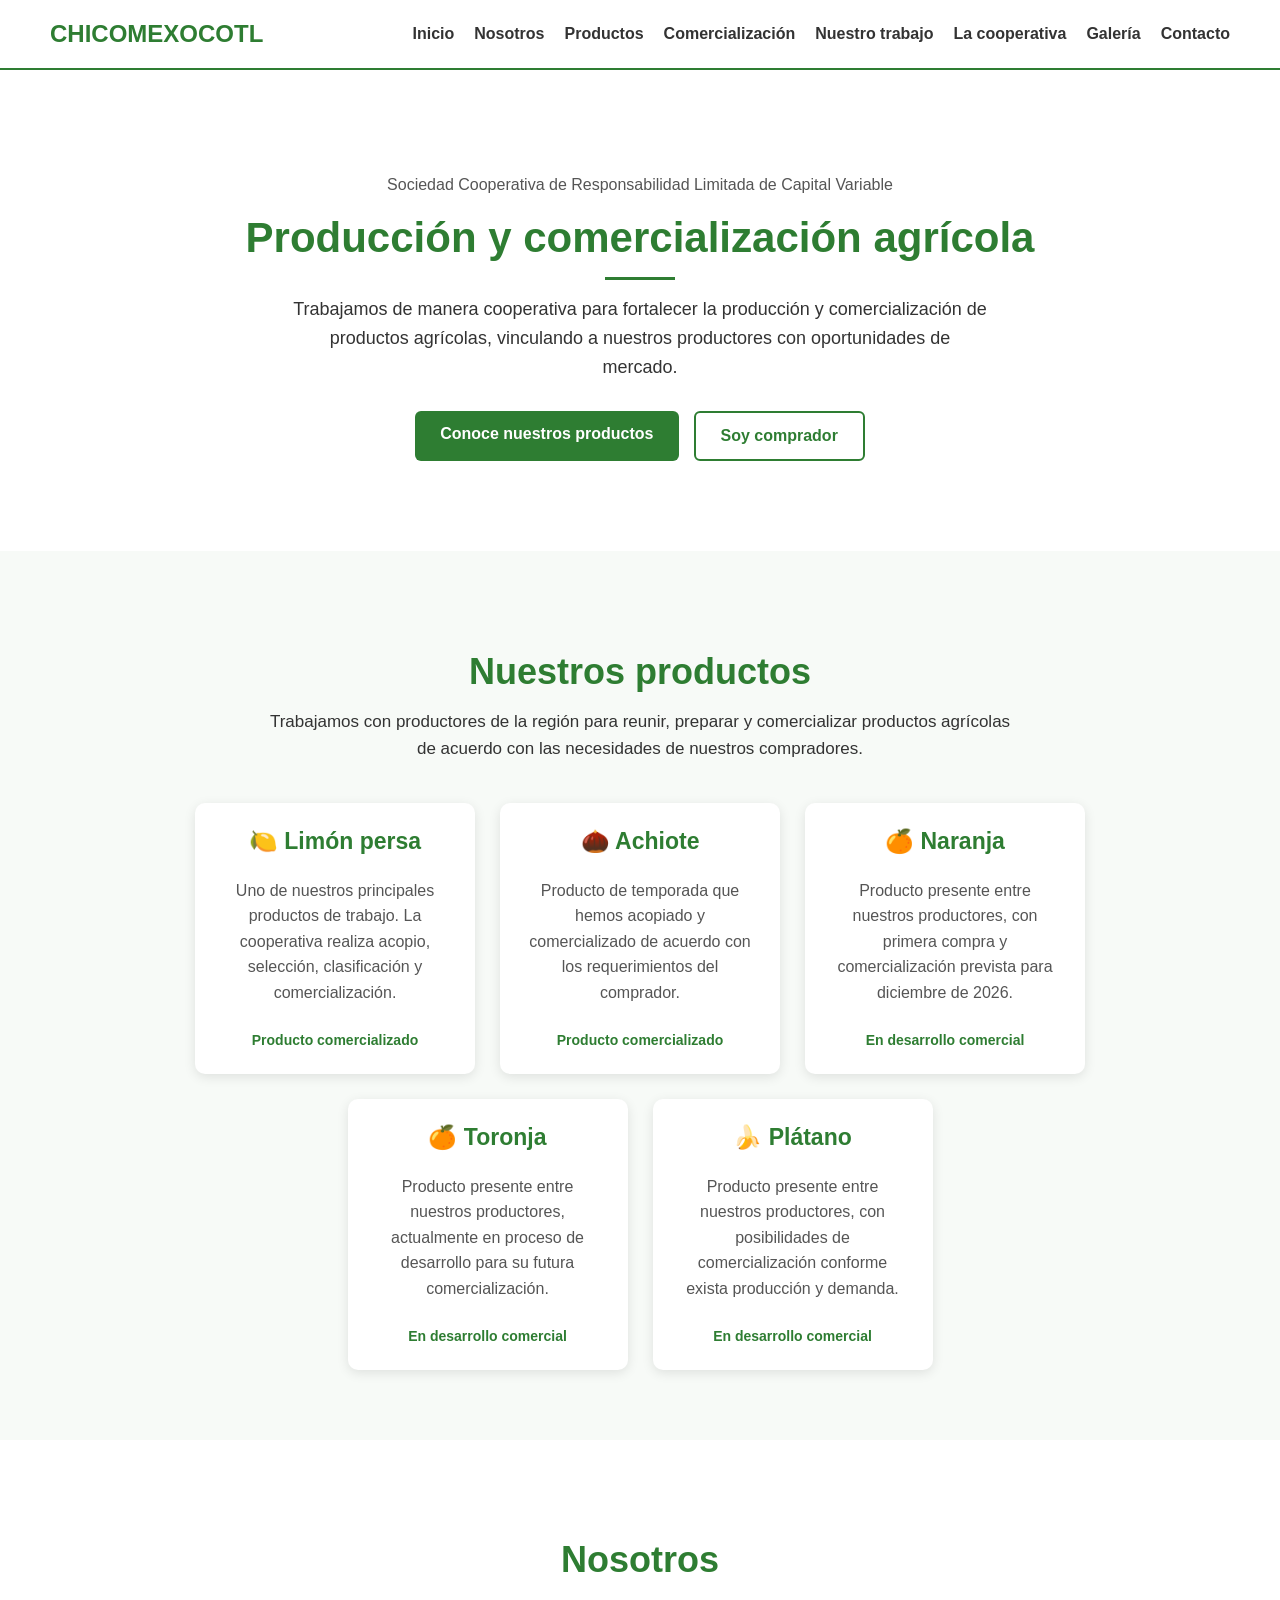
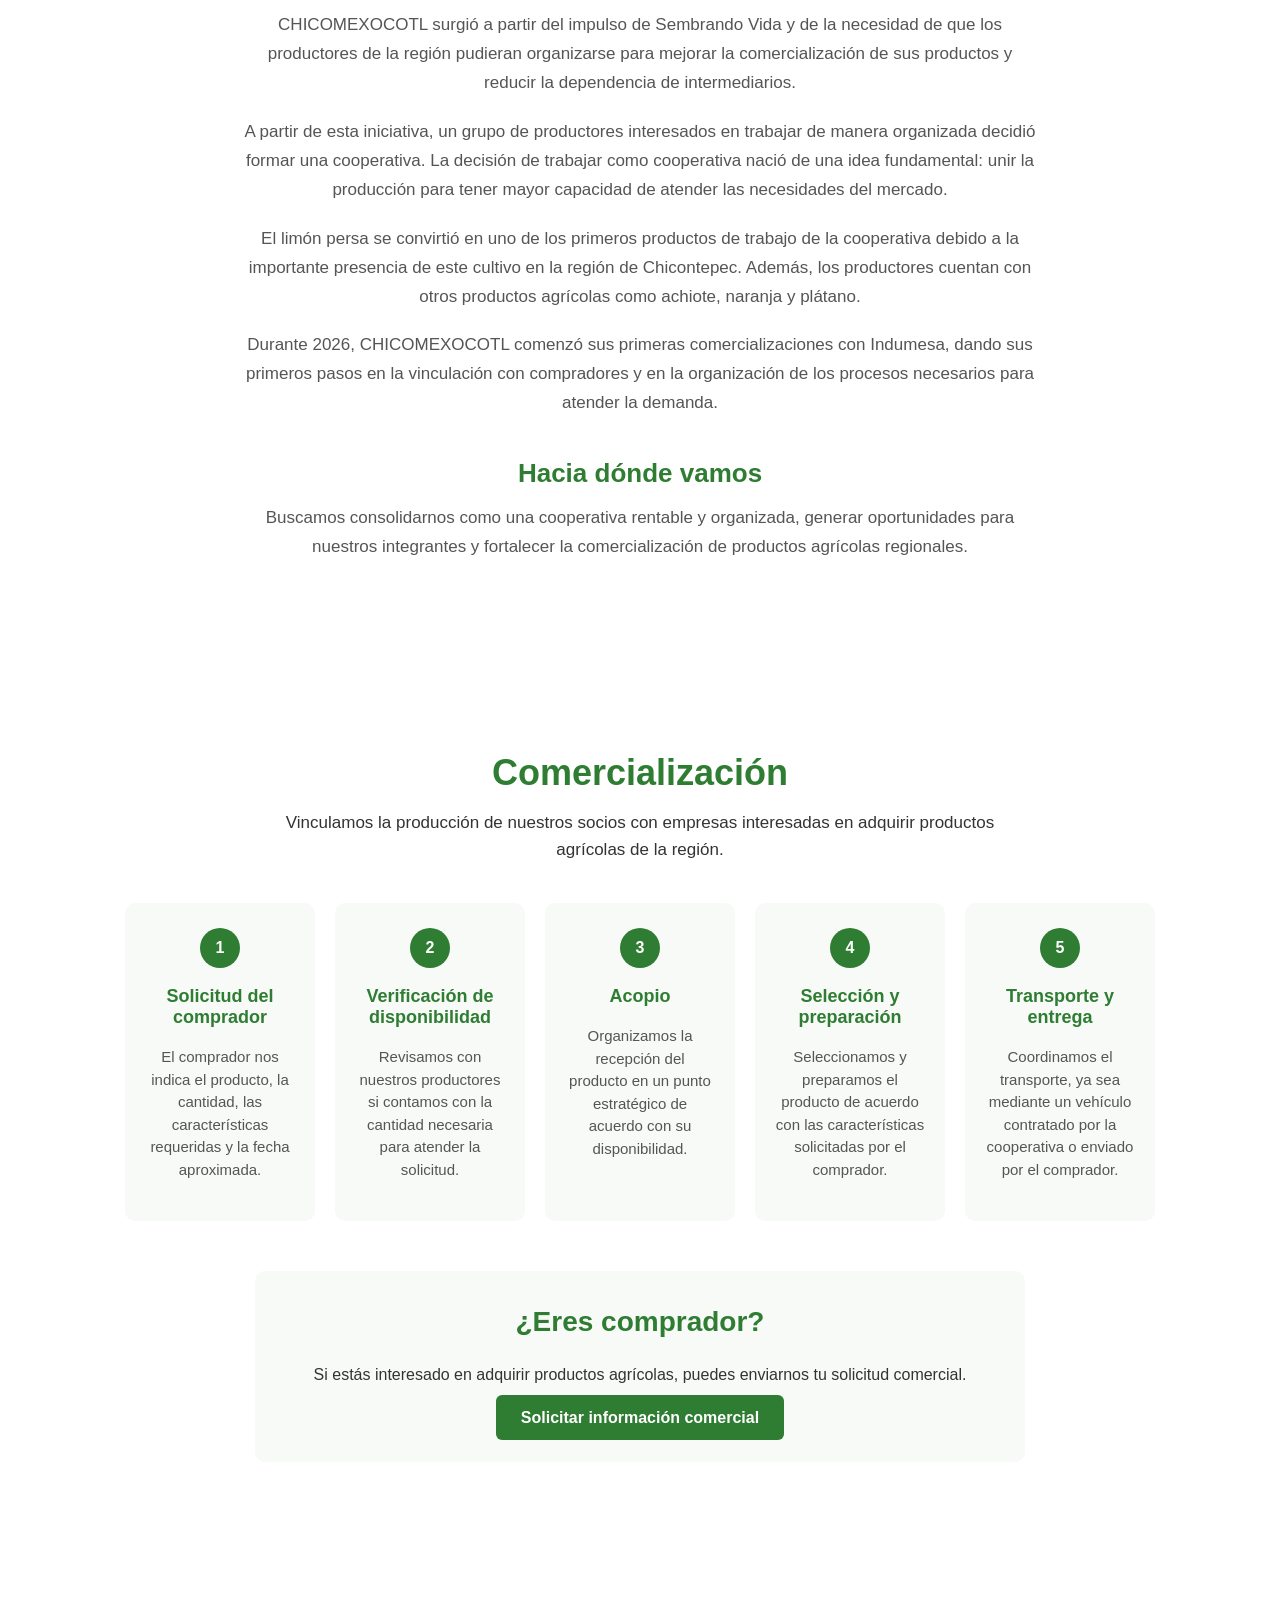
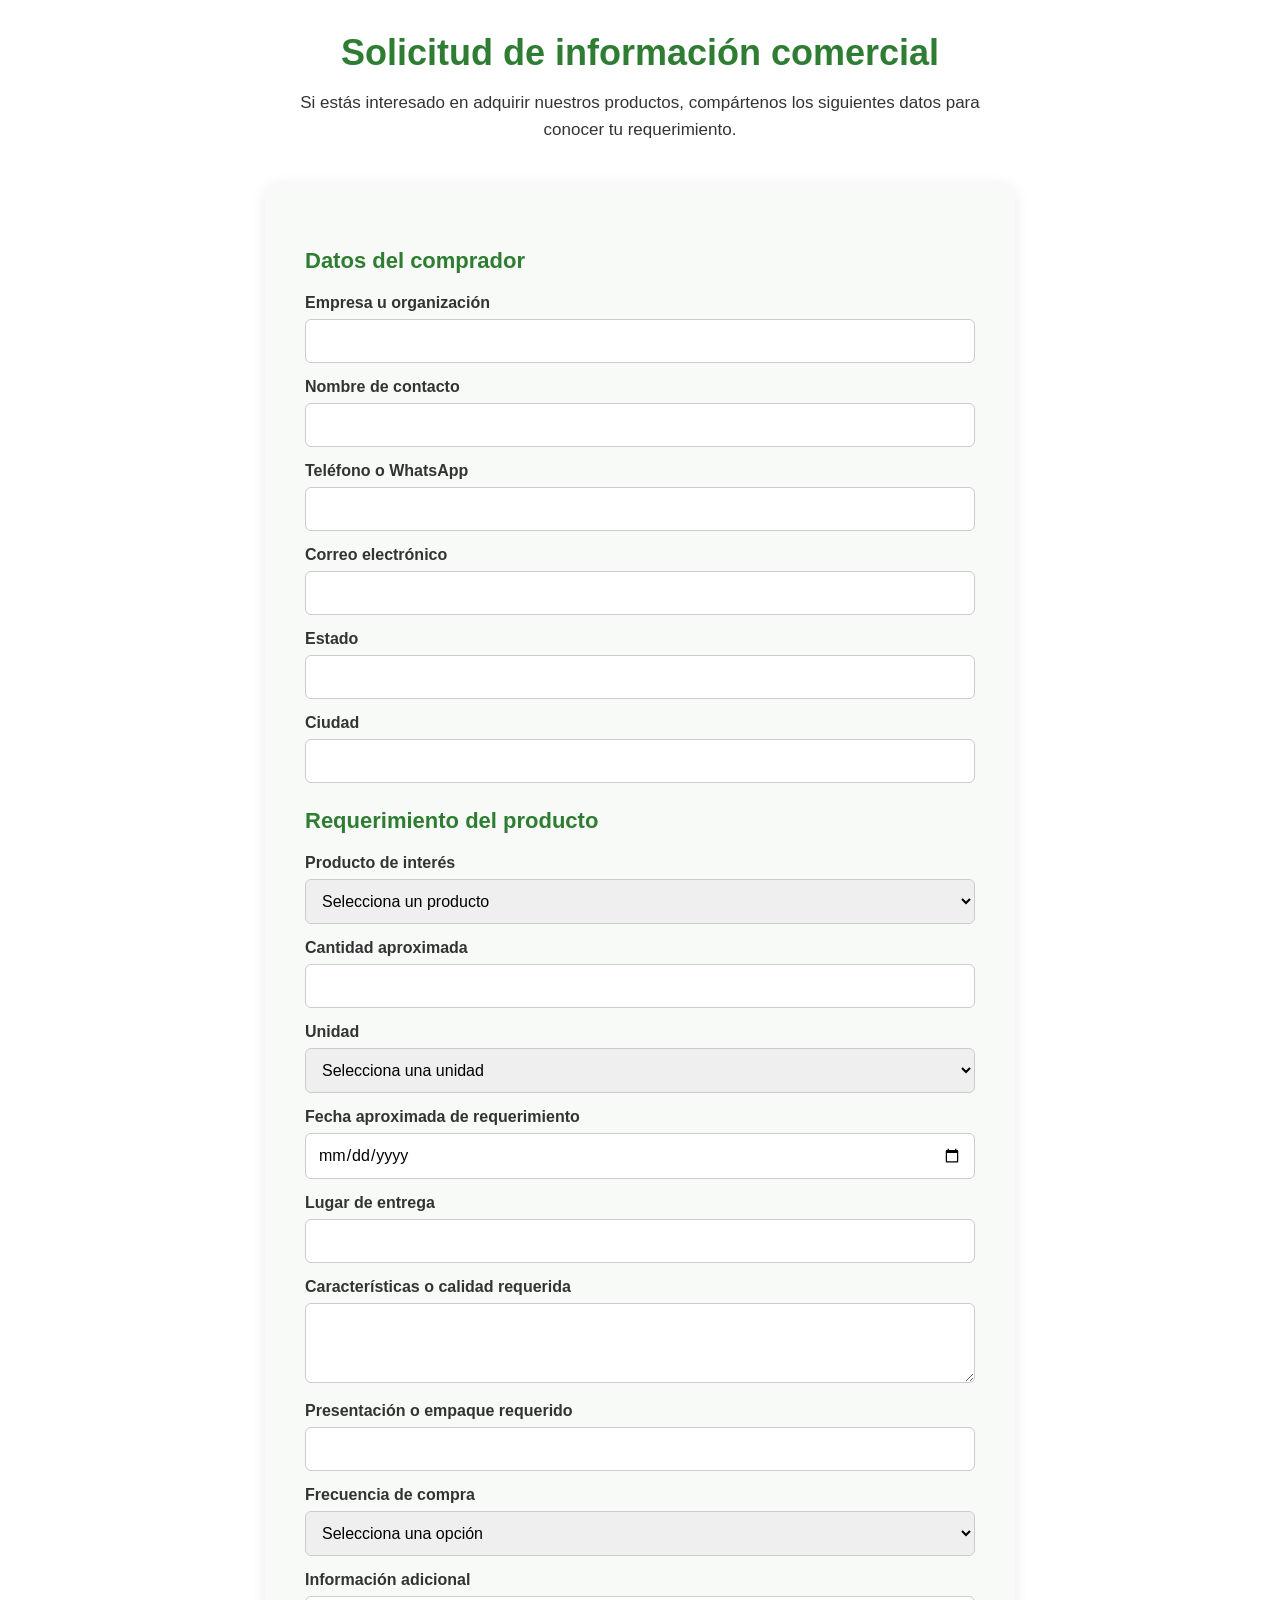
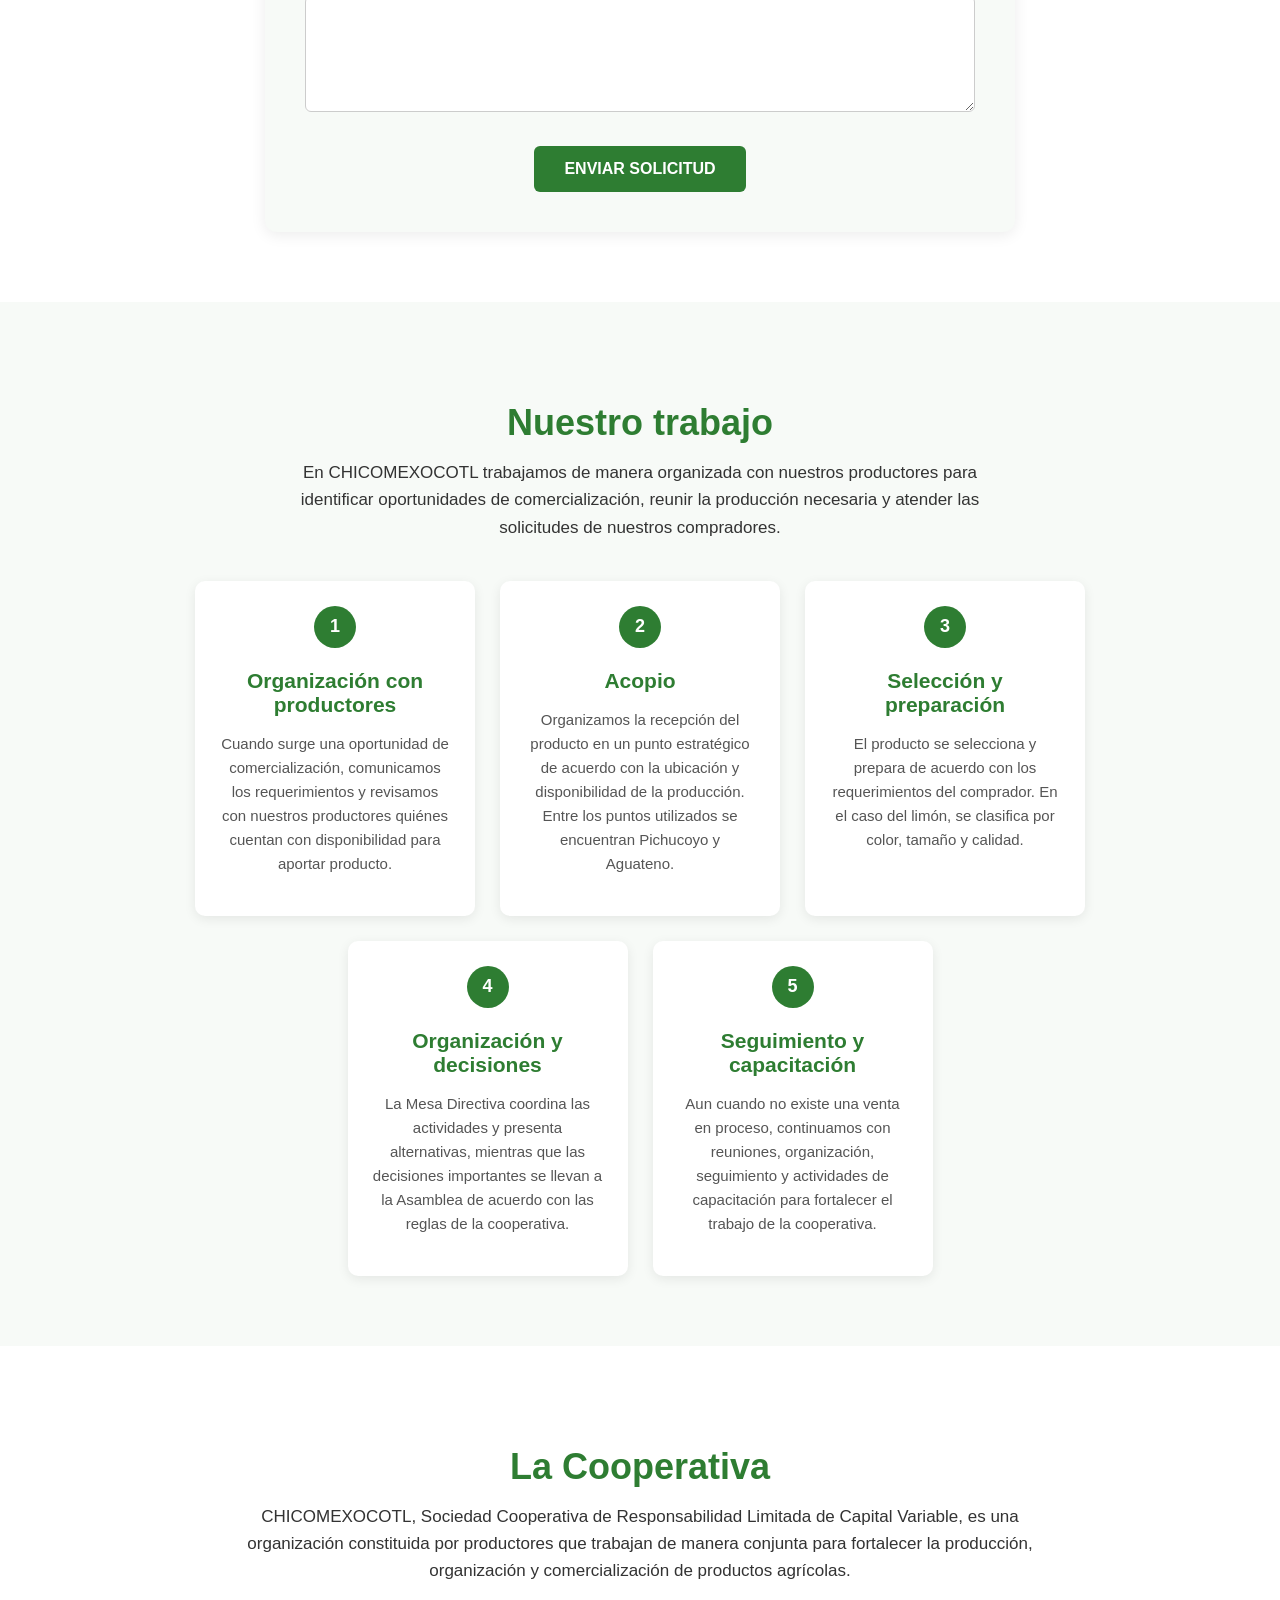
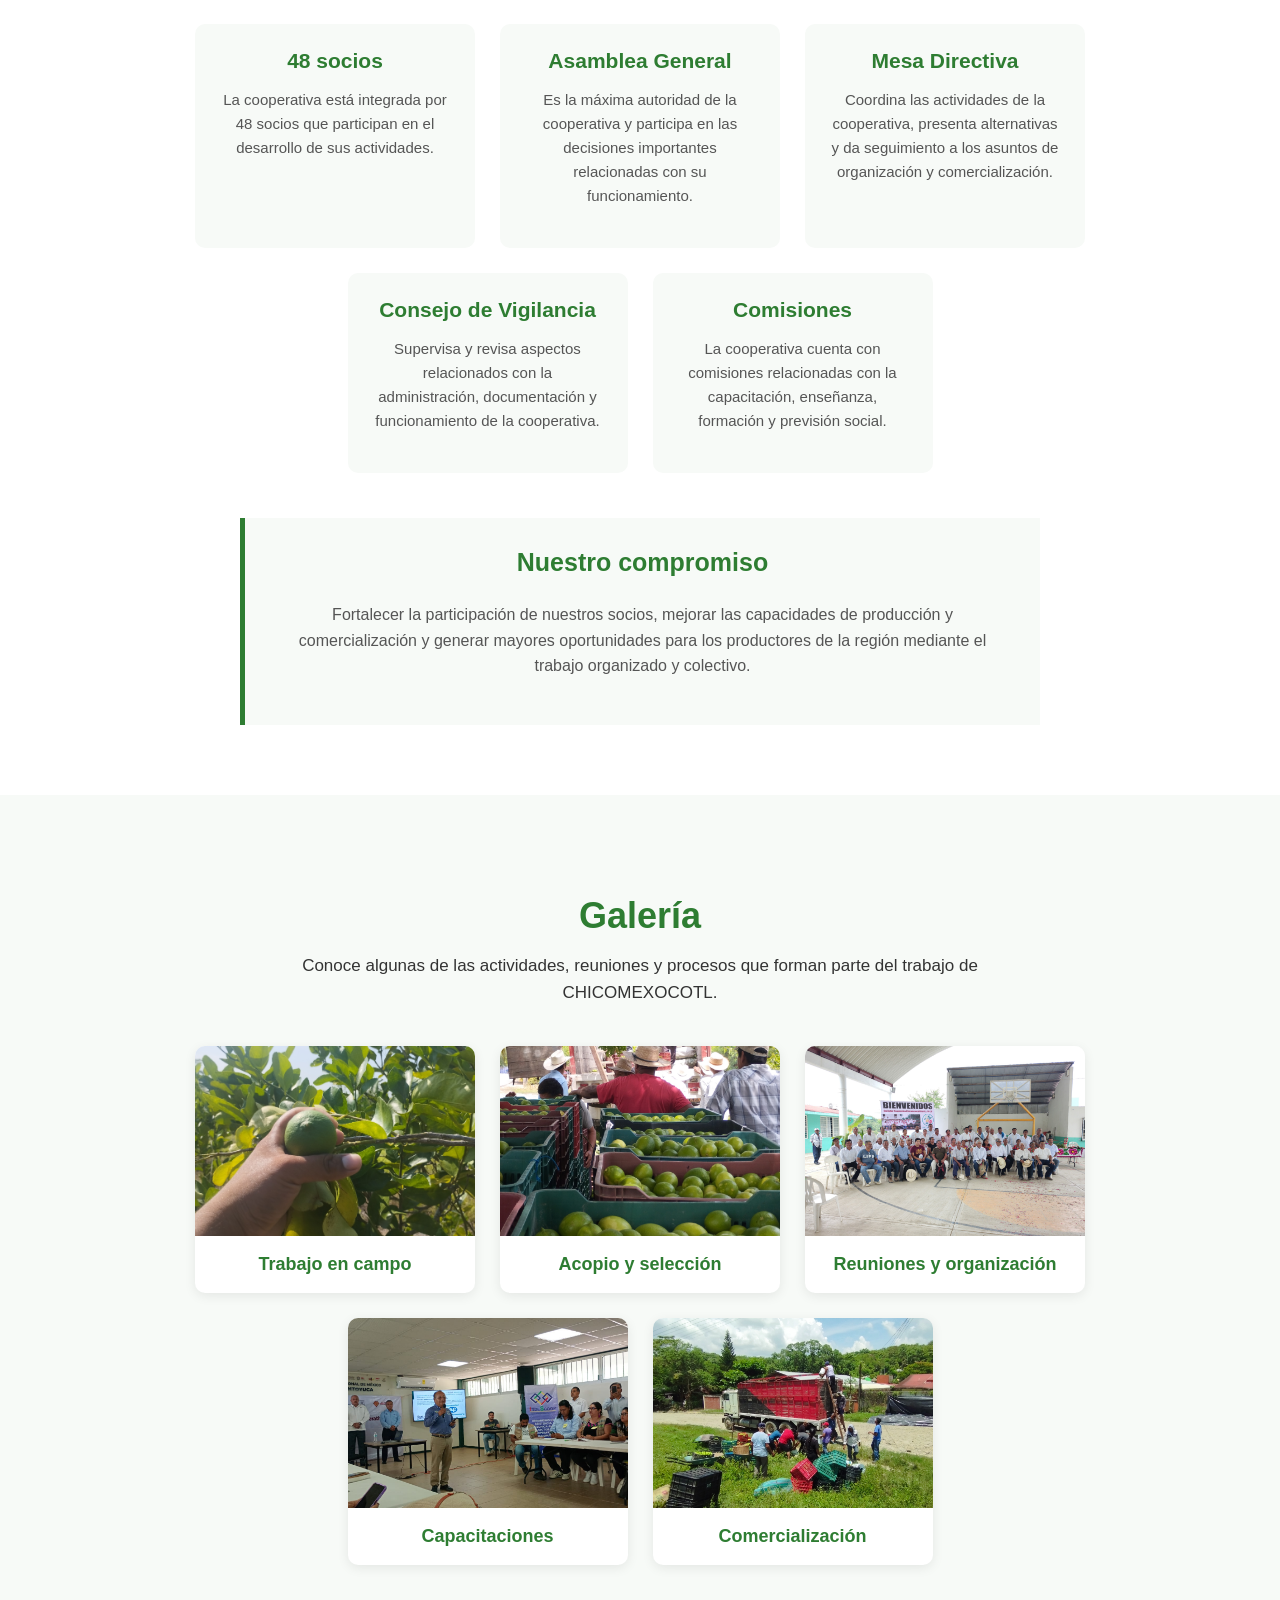
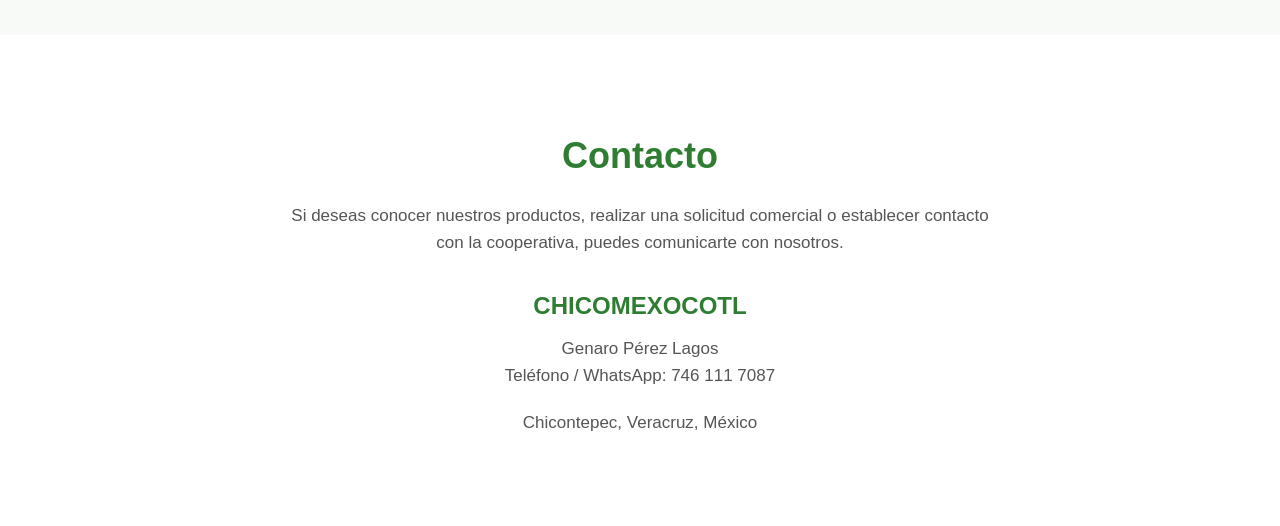
==== commit 1f861e34: "Update index.html" ====
--- a/index.html
+++ b/index.html
@@ -434,9 +434,11 @@
 
 
 
-            <form action="https://formsubmit.co/chikomechocotl.comercial@gmail.com" method="POST">
-
-            
+            <form action="https://formsubmit.co/chicomexocotl.comercial@gmail.com" method="POST">
+
+                <input type="hidden" name="_next" value="https://2217v0151-cpu.github.io/CHICOMEXOCOTL/gracias.html">
+
+    
 
 
 
